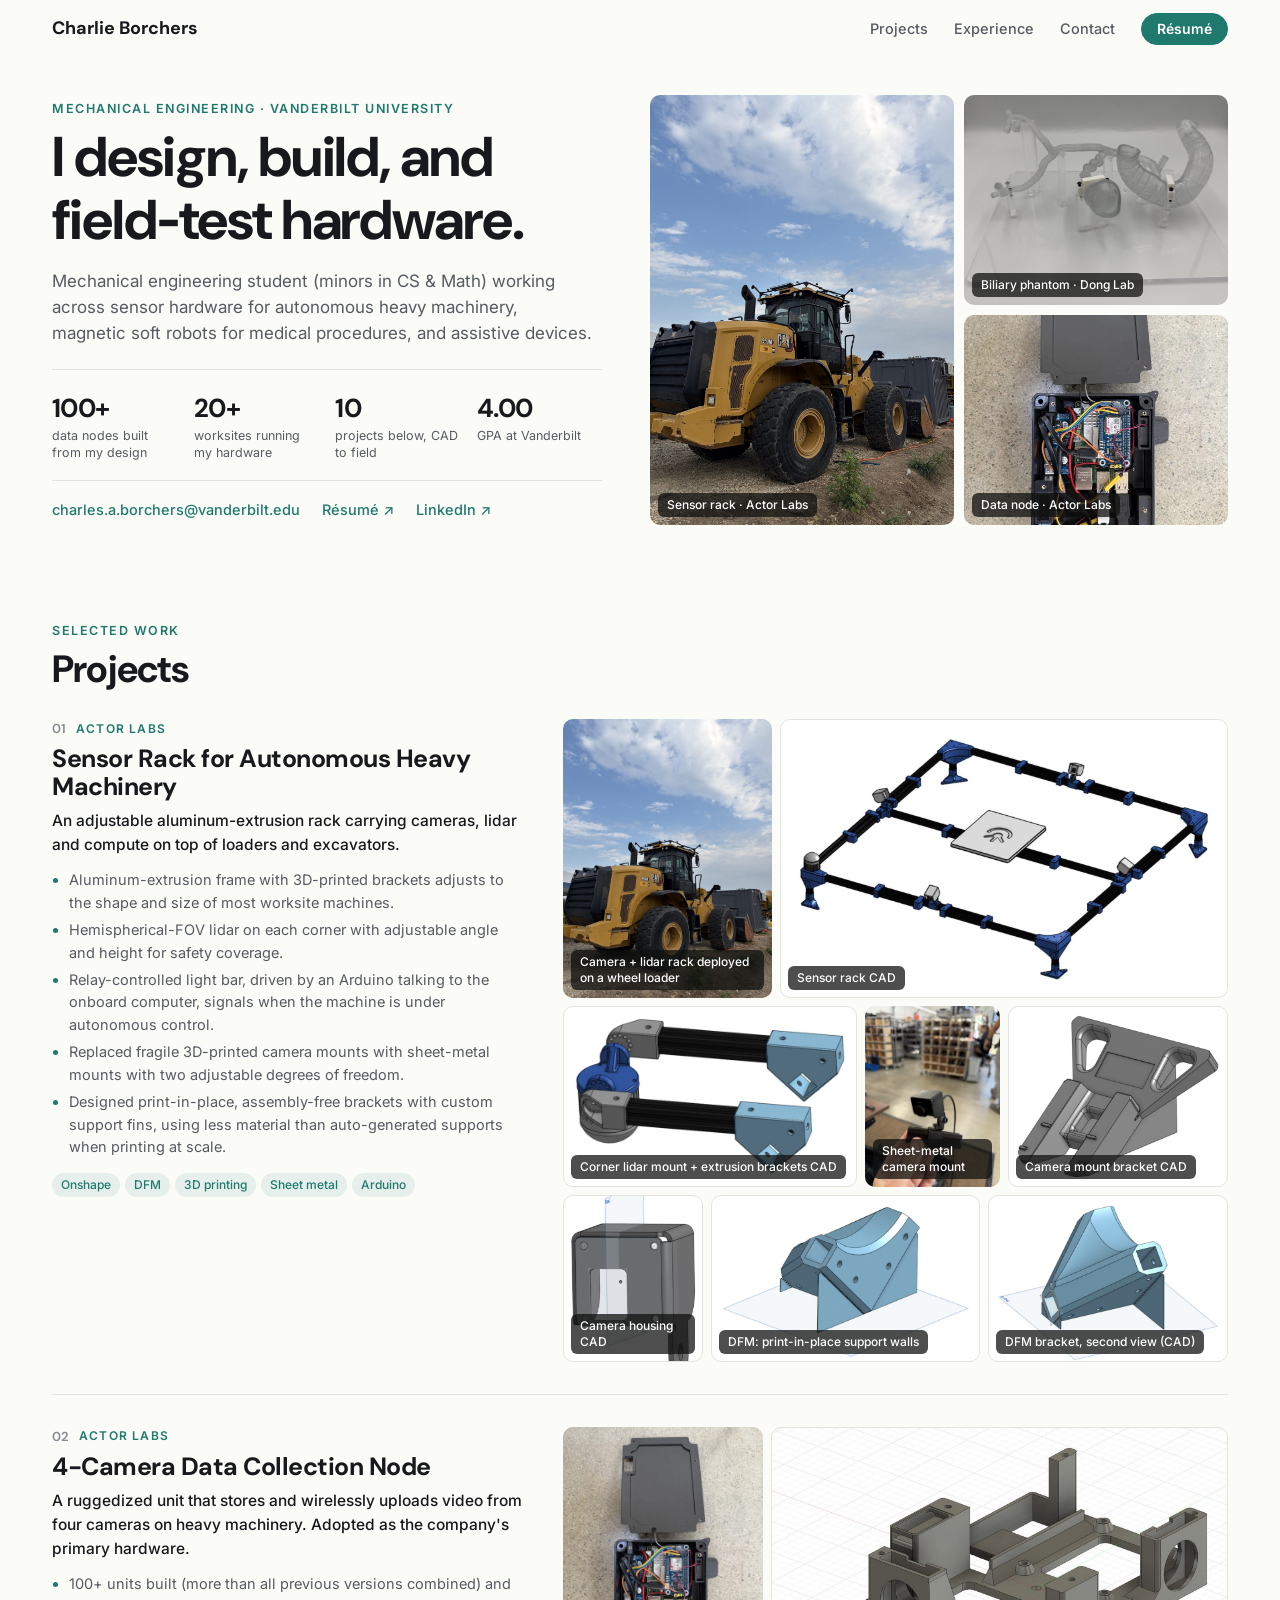
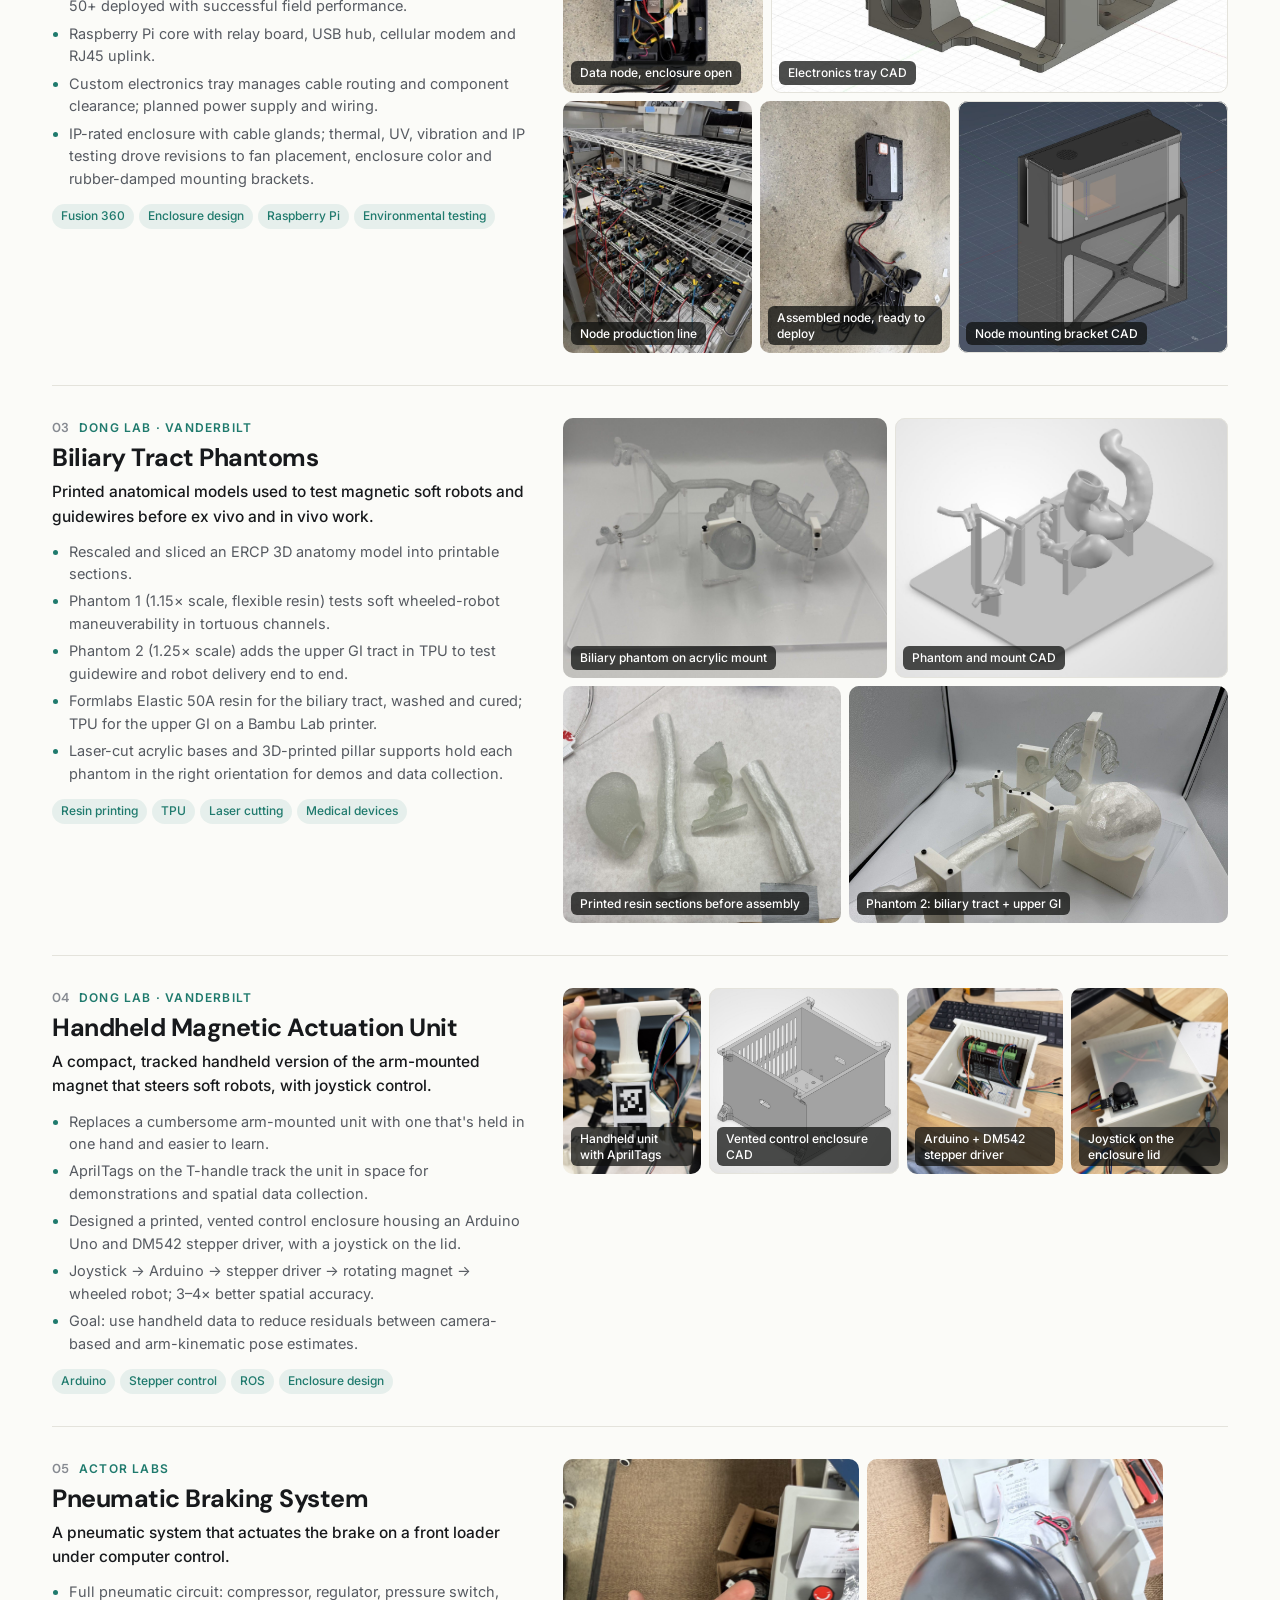
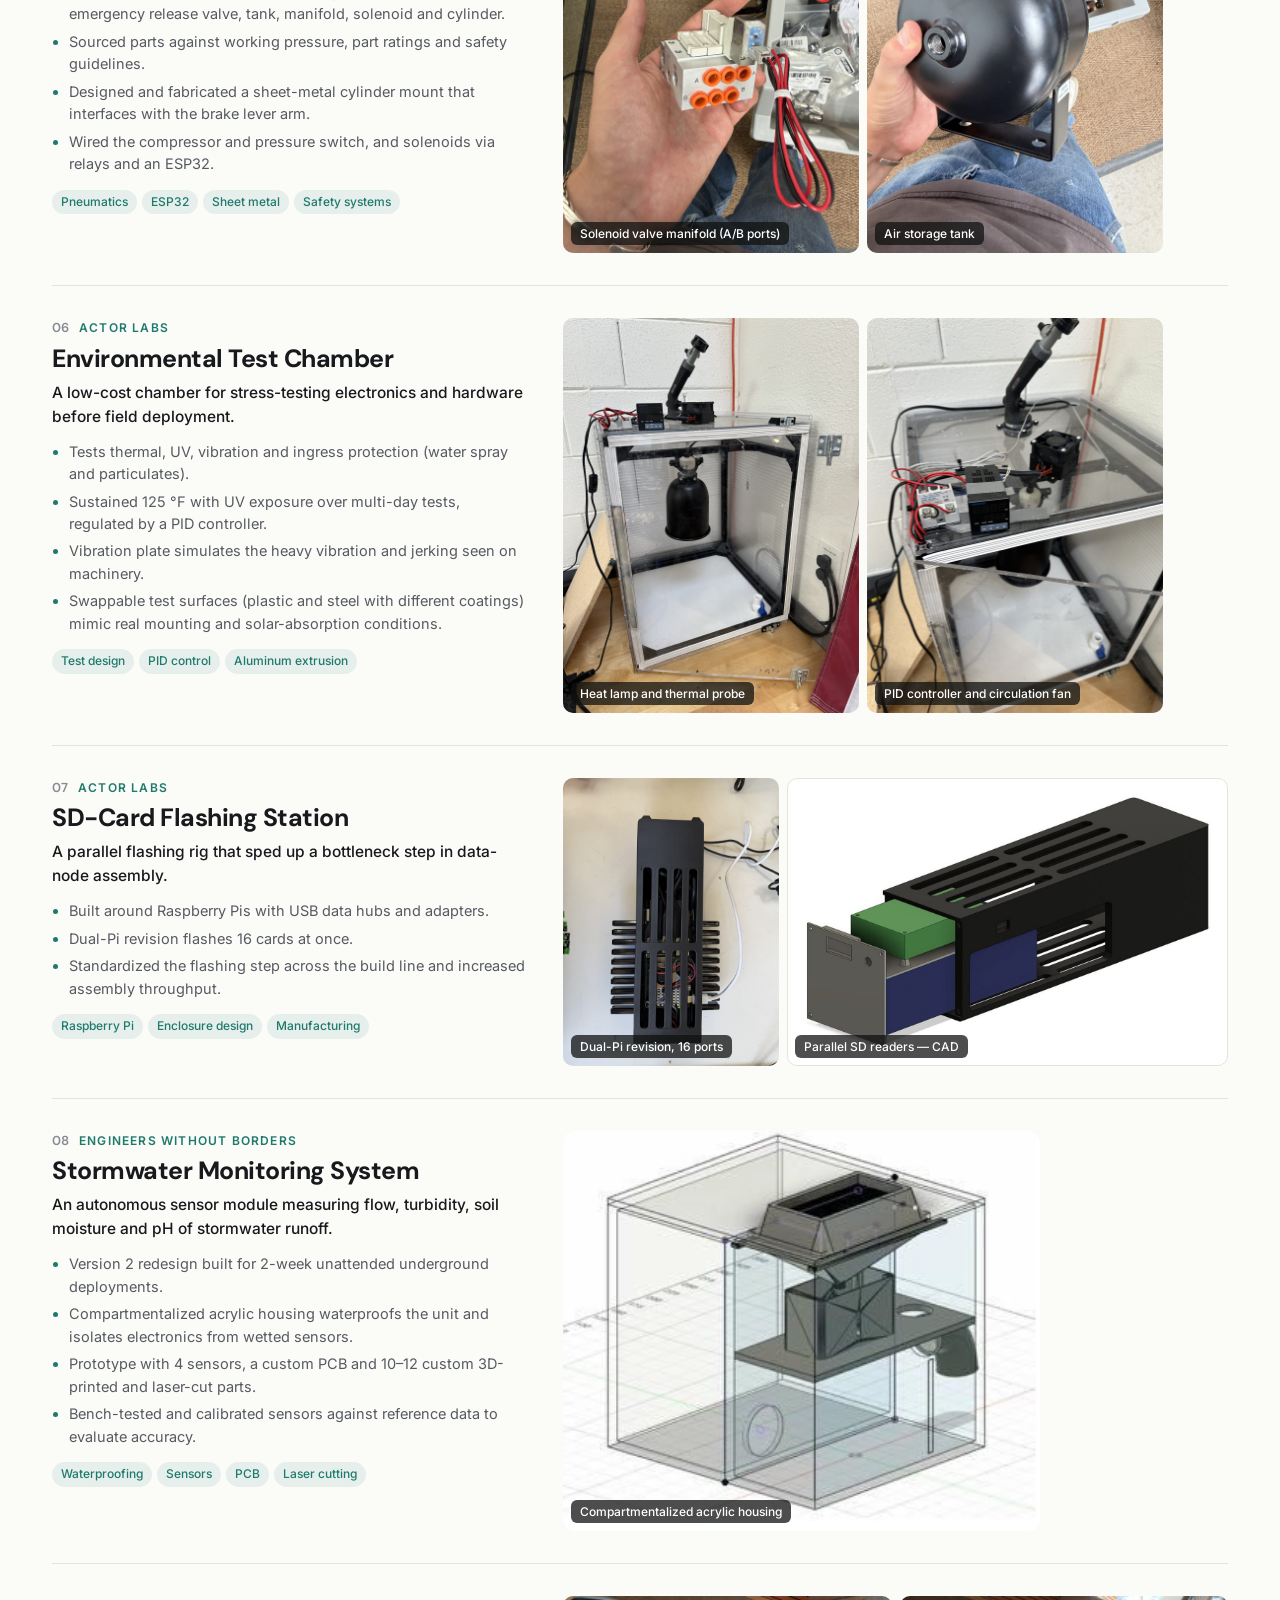
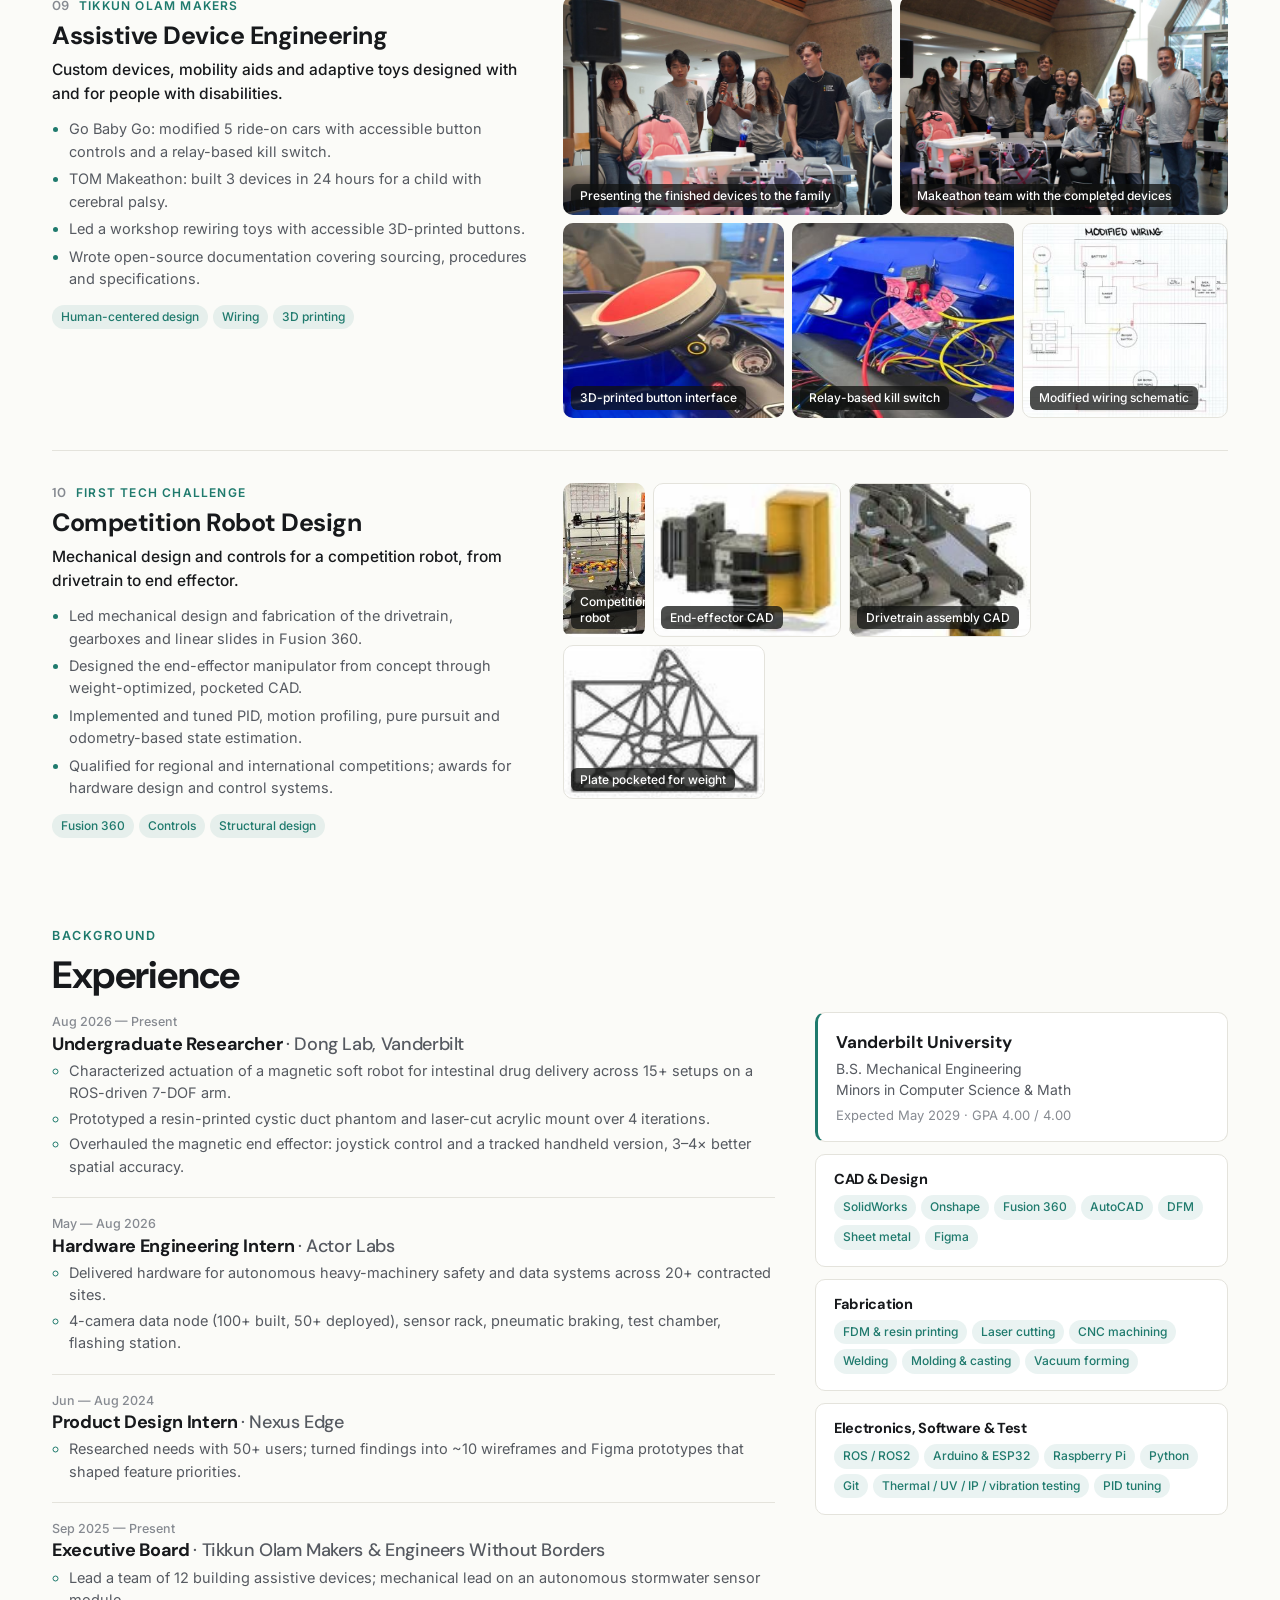
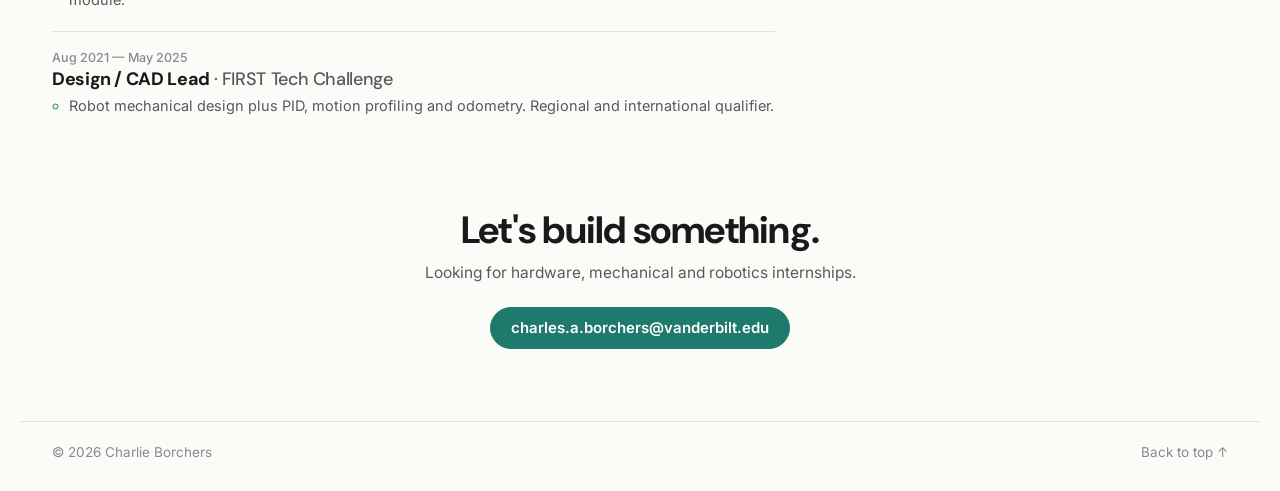
==== index.html @ b49d7efc "Initial portfolio site Single-page static site: hero, project case studies with image mosaics, exper" ====
<!doctype html>
<html lang="en">
<head>
  <meta charset="utf-8">
  <meta name="viewport" content="width=device-width, initial-scale=1">
  <title>Charlie Borchers — Mechanical Engineer</title>
  <meta name="description" content="Charlie Borchers — mechanical engineering student at Vanderbilt. Field hardware for autonomous heavy machinery, medical soft robotics, and assistive devices.">
  <meta property="og:title" content="Charlie Borchers — Mechanical Engineer">
  <meta property="og:description" content="Hardware design, prototyping and testing — from autonomous heavy machinery to medical soft robots.">
  <meta property="og:type" content="website">
  <meta property="og:image" content="images/projects/rack-deployed.jpg">
  <link rel="icon" href="images/favicon.svg" type="image/svg+xml">
  <link rel="preconnect" href="https://fonts.googleapis.com">
  <link rel="preconnect" href="https://fonts.gstatic.com" crossorigin>
  <link href="https://fonts.googleapis.com/css2?family=DM+Sans:opsz,wght@9..40,500;9..40,600;9..40,700&family=Inter:wght@400;500;600&display=swap" rel="stylesheet">
  <link rel="stylesheet" href="styles.css">
</head>
<body>
  <a class="skip-link" href="#main">Skip to content</a>

  <header class="site-header">
    <nav class="nav container" aria-label="Main">
      <a class="logo" href="#top">Charlie Borchers</a>
      <button class="nav-toggle" aria-expanded="false" aria-controls="nav-links" aria-label="Open menu">
        <span></span><span></span>
      </button>
      <ul class="nav-links" id="nav-links">
        <li><a href="#work">Projects</a></li>
        <li><a href="#experience">Experience</a></li>
        <li><a href="#contact">Contact</a></li>
        <li><a class="btn btn-small" href="resume.pdf" target="_blank" rel="noopener">Résumé</a></li>
      </ul>
    </nav>
  </header>

  <main id="main">
    <!-- HERO -->
    <section class="hero container" id="top">
      <div class="hero-copy">
        <p class="eyebrow">Mechanical Engineering · Vanderbilt University</p>
        <h1>I design, build, and field&#8209;test hardware.</h1>
        <p class="hero-text">
          Mechanical engineering student (minors in CS &amp; Math) working across sensor hardware for
          autonomous heavy machinery, magnetic soft robots for medical procedures, and assistive devices.
        </p>
        <dl class="stats">
          <div><dt>100+</dt><dd>data nodes built from my design</dd></div>
          <div><dt>20+</dt><dd>worksites running my hardware</dd></div>
          <div><dt>10</dt><dd>projects below, CAD to field</dd></div>
          <div><dt>4.00</dt><dd>GPA at Vanderbilt</dd></div>
        </dl>
        <div class="hero-meta">
          <a href="mailto:charles.a.borchers@vanderbilt.edu">charles.a.borchers@vanderbilt.edu</a>
          <a href="resume.pdf" target="_blank" rel="noopener">Résumé ↗</a>
          <a href="https://www.linkedin.com/" target="_blank" rel="noopener">LinkedIn ↗</a>
        </div>
      </div>
      <div class="hero-mosaic">
        <figure class="hm-a"><img src="images/projects/rack-deployed.jpg" alt="Wheel loader with camera and lidar sensor rack" fetchpriority="high"><figcaption>Sensor rack · Actor Labs</figcaption></figure>
        <figure class="hm-b"><img src="images/projects/dong-phantom.jpg" alt="Biliary tract phantom on acrylic mount"><figcaption>Biliary phantom · Dong Lab</figcaption></figure>
        <figure class="hm-c"><img src="images/projects/node-a.jpg" alt="Open data collection node enclosure"><figcaption>Data node · Actor Labs</figcaption></figure>
      </div>
    </section>

    <!-- PROJECTS (rendered from projects.js) -->
    <section class="section container" id="work">
      <div class="section-head">
        <p class="eyebrow">Selected work</p>
        <h2>Projects</h2>
      </div>
      <div id="projects"></div>
    </section>

    <!-- EXPERIENCE + SKILLS -->
    <section class="section container" id="experience">
      <div class="section-head">
        <p class="eyebrow">Background</p>
        <h2>Experience</h2>
      </div>
      <div class="exp-grid">
        <ol class="timeline">
          <li>
            <div class="tl-meta">Aug 2026 — Present</div>
            <h3>Undergraduate Researcher <span>· Dong Lab, Vanderbilt</span></h3>
            <ul>
              <li>Characterized actuation of a magnetic soft robot for intestinal drug delivery across 15+ setups on a ROS-driven 7-DOF arm.</li>
              <li>Prototyped a resin-printed cystic duct phantom and laser-cut acrylic mount over 4 iterations.</li>
              <li>Overhauled the magnetic end effector: joystick control and a tracked handheld version, 3–4× better spatial accuracy.</li>
            </ul>
          </li>
          <li>
            <div class="tl-meta">May — Aug 2026</div>
            <h3>Hardware Engineering Intern <span>· Actor Labs</span></h3>
            <ul>
              <li>Delivered hardware for autonomous heavy-machinery safety and data systems across 20+ contracted sites.</li>
              <li>4-camera data node (100+ built, 50+ deployed), sensor rack, pneumatic braking, test chamber, flashing station.</li>
            </ul>
          </li>
          <li>
            <div class="tl-meta">Jun — Aug 2024</div>
            <h3>Product Design Intern <span>· Nexus Edge</span></h3>
            <ul>
              <li>Researched needs with 50+ users; turned findings into ~10 wireframes and Figma prototypes that shaped feature priorities.</li>
            </ul>
          </li>
          <li>
            <div class="tl-meta">Sep 2025 — Present</div>
            <h3>Executive Board <span>· Tikkun Olam Makers &amp; Engineers Without Borders</span></h3>
            <ul>
              <li>Lead a team of 12 building assistive devices; mechanical lead on an autonomous stormwater sensor module.</li>
            </ul>
          </li>
          <li>
            <div class="tl-meta">Aug 2021 — May 2025</div>
            <h3>Design / CAD Lead <span>· FIRST Tech Challenge</span></h3>
            <ul>
              <li>Robot mechanical design plus PID, motion profiling and odometry. Regional and international qualifier.</li>
            </ul>
          </li>
        </ol>

        <aside class="side">
          <div class="edu">
            <p class="edu-school">Vanderbilt University</p>
            <p>B.S. Mechanical Engineering<br>Minors in Computer Science &amp; Math</p>
            <p class="edu-meta">Expected May 2029 · GPA 4.00 / 4.00</p>
          </div>
          <div class="skill-group">
            <h3>CAD &amp; Design</h3>
            <ul><li>SolidWorks</li><li>Onshape</li><li>Fusion 360</li><li>AutoCAD</li><li>DFM</li><li>Sheet metal</li><li>Figma</li></ul>
          </div>
          <div class="skill-group">
            <h3>Fabrication</h3>
            <ul><li>FDM &amp; resin printing</li><li>Laser cutting</li><li>CNC machining</li><li>Welding</li><li>Molding &amp; casting</li><li>Vacuum forming</li></ul>
          </div>
          <div class="skill-group">
            <h3>Electronics, Software &amp; Test</h3>
            <ul><li>ROS / ROS2</li><li>Arduino &amp; ESP32</li><li>Raspberry Pi</li><li>Python</li><li>Git</li><li>Thermal / UV / IP / vibration testing</li><li>PID tuning</li></ul>
          </div>
        </aside>
      </div>
    </section>

    <!-- CONTACT -->
    <section class="section container contact" id="contact">
      <h2>Let's build something.</h2>
      <p>Looking for hardware, mechanical and robotics internships.</p>
      <a class="btn" href="mailto:charles.a.borchers@vanderbilt.edu">charles.a.borchers@vanderbilt.edu</a>
    </section>
  </main>

  <footer class="site-footer container">
    <p>© <span id="year"></span> Charlie Borchers</p>
    <a href="#top">Back to top ↑</a>
  </footer>

  <!-- Image lightbox (click any project image) -->
  <dialog class="lightbox" id="lightbox" aria-label="Enlarged image">
    <img id="lb-img" alt="">
    <p id="lb-cap"></p>
    <button class="lb-prev" aria-label="Previous image">‹</button>
    <button class="lb-next" aria-label="Next image">›</button>
  </dialog>

  <script src="image-sizes.js"></script>
  <script src="projects.js"></script>
  <script src="script.js"></script>
</body>
</html>
---- styles.css ----
/* ================= Theme ================= */
:root {
  --bg: #fbfbf8;
  --surface: #ffffff;
  --surface-2: #f1f1ec;
  --text: #17191c;
  --muted: #565a61;
  --faint: #868a91;
  --border: #e4e3dc;
  --accent: #1f7a6d;
  --accent-ink: #ffffff;
  --accent-soft: rgba(31, 122, 109, 0.09);
  --radius: 10px;
  --max: 1240px;
  --head: "DM Sans", "Inter", system-ui, sans-serif;
  --body: "Inter", system-ui, -apple-system, "Segoe UI", Roboto, sans-serif;
}
@media (prefers-color-scheme: dark) {
  :root {
    --bg: #111312;
    --surface: #181a19;
    --surface-2: #1f2221;
    --text: #ecedea;
    --muted: #a7aba8;
    --faint: #7c807d;
    --border: #2a2d2c;
    --accent: #4fc2ae;
    --accent-ink: #0b1513;
    --accent-soft: rgba(79, 194, 174, 0.12);
  }
}

/* ================= Base ================= */
*, *::before, *::after { box-sizing: border-box; }
html { scroll-behavior: smooth; scroll-padding-top: 64px; -webkit-text-size-adjust: 100%; }
body {
  margin: 0; background: var(--bg); color: var(--text);
  font-family: var(--body); font-size: 15.5px; line-height: 1.55;
  -webkit-font-smoothing: antialiased;
}
img { max-width: 100%; display: block; }
a { color: var(--accent); text-decoration: none; }
a:hover { text-decoration: underline; text-underline-offset: 3px; }
h1, h2, h3 { font-family: var(--head); line-height: 1.12; margin: 0; letter-spacing: -0.02em; font-weight: 700; }
button { font: inherit; color: inherit; }
ul { margin: 0; }
.container { width: 100%; max-width: var(--max); margin: 0 auto; padding: 0 32px; }

.skip-link { position: absolute; left: -9999px; top: 8px; background: var(--accent); color: var(--accent-ink); padding: 8px 14px; border-radius: 8px; z-index: 200; }
.skip-link:focus { left: 8px; }
:focus-visible { outline: 2px solid var(--accent); outline-offset: 2px; border-radius: 6px; }

.eyebrow { font-size: 12.5px; font-weight: 600; letter-spacing: .12em; text-transform: uppercase; color: var(--accent); margin: 0 0 8px; }

.btn {
  display: inline-flex; align-items: center; gap: 6px;
  background: var(--accent); color: var(--accent-ink);
  padding: 11px 20px; border-radius: 999px; border: 1px solid var(--accent);
  font-weight: 600; font-size: 15px; line-height: 1.2; overflow-wrap: anywhere;
}
.btn:hover { text-decoration: none; filter: brightness(1.06); }
.btn-small { padding: 7px 15px; font-size: 14px; }

/* ================= Header ================= */
.site-header {
  position: sticky; top: 0; z-index: 50;
  background: color-mix(in srgb, var(--bg) 85%, transparent);
  backdrop-filter: saturate(180%) blur(14px); -webkit-backdrop-filter: saturate(180%) blur(14px);
  border-bottom: 1px solid transparent; transition: border-color .2s ease;
}
.site-header.scrolled { border-bottom-color: var(--border); }
.nav { display: flex; align-items: center; justify-content: space-between; height: 58px; }
.logo { font-family: var(--head); font-weight: 700; font-size: 18px; color: var(--text); }
.logo:hover { text-decoration: none; }
.nav-links { display: flex; align-items: center; gap: 26px; list-style: none; padding: 0; }
.nav-links a:not(.btn) { color: var(--muted); font-size: 14.5px; font-weight: 500; }
.nav-links a:not(.btn):hover { color: var(--text); text-decoration: none; }
.nav-toggle { display: none; background: none; border: 0; padding: 10px; margin-right: -10px; cursor: pointer; }
.nav-toggle span { display: block; width: 22px; height: 2px; background: var(--text); margin: 5px 0; border-radius: 2px; transition: transform .2s ease; }
.nav-toggle[aria-expanded="true"] span:first-child { transform: translateY(3.5px) rotate(45deg); }
.nav-toggle[aria-expanded="true"] span:last-child { transform: translateY(-3.5px) rotate(-45deg); }

/* ================= Hero ================= */
.hero { display: grid; grid-template-columns: 1fr 1.05fr; gap: 48px; align-items: center; padding-top: 36px; padding-bottom: 40px; }
.hero h1 { font-size: clamp(36px, 4.6vw, 56px); }
.hero-text { color: var(--muted); font-size: 17px; max-width: 540px; margin: 16px 0 22px; }
.stats { display: grid; grid-template-columns: repeat(4, 1fr); gap: 16px; margin: 0; padding: 18px 0; border-top: 1px solid var(--border); border-bottom: 1px solid var(--border); }
.stats dt { font-family: var(--head); font-size: 26px; font-weight: 700; letter-spacing: -0.02em; }
.stats dd { margin: 0; color: var(--muted); font-size: 12.5px; line-height: 1.35; }
.hero-meta { display: flex; flex-wrap: wrap; gap: 8px 22px; margin-top: 18px; font-size: 14.5px; font-weight: 500; }
.hero-mosaic { display: grid; grid-template-columns: 1.15fr 1fr; grid-template-rows: 210px 210px; gap: 10px; }
.hero-mosaic figure { margin: 0; position: relative; border-radius: var(--radius); overflow: hidden; background: var(--surface-2); }
.hero-mosaic img { width: 100%; height: 100%; object-fit: cover; }
.hm-a { grid-row: span 2; }
.hero-mosaic figcaption, .mosaic figcaption {
  position: absolute; left: 8px; bottom: 8px; max-width: calc(100% - 16px);
  background: rgba(15, 17, 16, .74); color: #fff; font-size: 12px; font-weight: 500; line-height: 1.3;
  padding: 4px 9px; border-radius: 6px; pointer-events: none;
}

/* ================= Sections ================= */
.section { padding-top: 56px; }
.section-head { margin-bottom: 8px; }
.section-head h2, .contact h2 { font-size: clamp(28px, 3.4vw, 38px); }

/* ================= Projects ================= */
.project {
  display: grid; grid-template-columns: minmax(0, 5fr) minmax(0, 7fr); gap: 36px;
  padding: 32px 0; border-top: 1px solid var(--border); align-items: start;
}
#projects .project:first-child { border-top: 0; padding-top: 20px; }
.project-org { display: flex; align-items: center; gap: 10px; font-size: 12px; font-weight: 600; letter-spacing: .1em; text-transform: uppercase; color: var(--accent); margin: 0 0 6px; }
.project-num { font-family: var(--head); color: var(--faint); letter-spacing: 0; font-size: 13px; }
.project h3 { font-size: 25px; margin-bottom: 8px; }
.project-summary { color: var(--text); font-size: 15.5px; margin: 0 0 12px; font-weight: 500; }
.project-points { padding-left: 17px; color: var(--muted); margin-bottom: 14px; }
.project-points li { margin-bottom: 5px; font-size: 14.5px; }
.project-points li::marker { color: var(--accent); }
.tags { display: flex; flex-wrap: wrap; gap: 5px; list-style: none; padding: 0; }
.tags li, .skill-group li { font-size: 12px; font-weight: 500; background: var(--accent-soft); color: var(--accent); padding: 3px 9px; border-radius: 999px; }

/* Image mosaics — justified rows: every image shown whole, rows share a height */
.mosaic { display: flex; flex-direction: column; gap: 8px; }
.mrow { display: flex; gap: 8px; } /* max-width set per row in script.js to cap row height */
.mosaic figure { margin: 0; position: relative; border-radius: var(--radius); overflow: hidden; background: var(--surface-2); min-width: 0; }
.mosaic figure.drawing { background: #fff; outline: 1px solid var(--border); outline-offset: -1px; }
.zoom { display: block; width: 100%; padding: 0; border: 0; background: none; cursor: zoom-in; overflow: hidden; }
.mosaic img { width: 100%; height: auto; transition: transform .4s ease; }
.zoom:hover img { transform: scale(1.03); }

/* ================= Experience ================= */
.exp-grid { display: grid; grid-template-columns: minmax(0, 7fr) minmax(0, 4fr); gap: 40px; align-items: start; margin-top: 16px; }
.timeline { list-style: none; padding: 0; margin: 0; }
.timeline > li { padding: 16px 0; border-top: 1px solid var(--border); }
.timeline > li:first-child { border-top: 0; padding-top: 0; }
.tl-meta { color: var(--faint); font-size: 12.5px; font-weight: 500; margin-bottom: 2px; }
.timeline h3 { font-size: 18px; margin-bottom: 6px; }
.timeline h3 span { color: var(--muted); font-weight: 500; }
.timeline ul { padding-left: 17px; color: var(--muted); font-size: 14.5px; }
.timeline ul li { margin-bottom: 3px; }
.timeline ul li::marker { color: var(--accent); }
.side { display: grid; gap: 12px; }
.edu, .skill-group { background: var(--surface); border: 1px solid var(--border); border-radius: var(--radius); padding: 16px 18px; }
.edu { border-left: 3px solid var(--accent); }
.edu p { margin: 0; color: var(--muted); font-size: 14px; }
.edu .edu-school { font-family: var(--head); font-weight: 700; font-size: 17px; color: var(--text); margin-bottom: 2px; }
.edu .edu-meta { color: var(--faint); font-size: 13px; margin-top: 4px; }
.skill-group h3 { font-size: 14.5px; margin-bottom: 8px; }
.skill-group ul { list-style: none; padding: 0; display: flex; flex-wrap: wrap; gap: 5px; }

/* ================= Contact / footer ================= */
.contact { text-align: center; padding-top: 72px; padding-bottom: 72px; }
.contact p { color: var(--muted); margin: 10px 0 22px; }
.site-footer { display: flex; justify-content: space-between; gap: 16px; padding-top: 20px; padding-bottom: 28px; border-top: 1px solid var(--border); color: var(--faint); font-size: 13.5px; }
.site-footer p { margin: 0; }
.site-footer a { color: var(--faint); }

/* ================= Lightbox ================= */
.lightbox { max-width: 100vw; max-height: 100vh; width: 100vw; height: 100vh; margin: 0; padding: 24px 64px 56px; border: 0; background: rgba(8, 9, 9, .94); cursor: zoom-out; }
.lightbox[open] { display: flex; flex-direction: column; align-items: center; justify-content: center; }
.lightbox::backdrop { background: transparent; }
.lightbox img { max-width: 100%; max-height: calc(100vh - 110px); object-fit: contain; border-radius: 6px; background: #fff; }
.lightbox p { color: #ddd; font-size: 14px; margin: 12px 0 0; text-align: center; }
.lb-prev, .lb-next { position: absolute; top: 50%; transform: translateY(-50%); width: 44px; height: 44px; border-radius: 50%; border: 0; background: rgba(255,255,255,.9); color: #111; font-size: 26px; line-height: 1; cursor: pointer; }
.lb-prev { left: 12px; } .lb-next { right: 12px; }
.lightbox.single .lb-prev, .lightbox.single .lb-next { display: none; }

@media (prefers-reduced-motion: reduce) {
  html { scroll-behavior: auto; }
  *, *::before, *::after { transition: none !important; }
}

/* ================= Responsive ================= */
@media (max-width: 1000px) {
  .hero { grid-template-columns: 1fr; gap: 28px; }
  .hero-mosaic { grid-template-rows: 180px 180px; }
  .project { grid-template-columns: 1fr; gap: 18px; }
  .exp-grid { grid-template-columns: 1fr; }
  .side { grid-template-columns: 1fr 1fr; }
}
@media (max-width: 680px) {
  body { font-size: 15px; }
  .container { padding: 0 16px; }
  .nav-toggle { display: block; }
  .nav-links {
    position: absolute; top: 58px; left: 0; right: 0; display: none;
    flex-direction: column; align-items: stretch; gap: 0;
    background: var(--bg); border-bottom: 1px solid var(--border); padding: 4px 16px 18px;
  }
  .nav-links.open { display: flex; }
  .nav-links a:not(.btn) { display: block; padding: 11px 0; font-size: 16px; }
  .nav-links .btn { margin-top: 6px; justify-content: center; }
  .hero { padding-top: 20px; }
  .stats { grid-template-columns: repeat(2, 1fr); }
  .hero-mosaic { grid-template-rows: 130px 130px; }
  .project h3 { font-size: 22px; }
  .mosaic, .mrow { gap: 6px; }
  .mosaic figcaption { display: none; } /* too big for small tiles; caption shows in the lightbox */
  .side { grid-template-columns: 1fr; }
  .lightbox { padding: 16px 8px 48px; }
  .lb-prev, .lb-next { top: auto; bottom: 8px; transform: none; width: 38px; height: 38px; }
  .site-footer { flex-direction: column; align-items: center; }
}
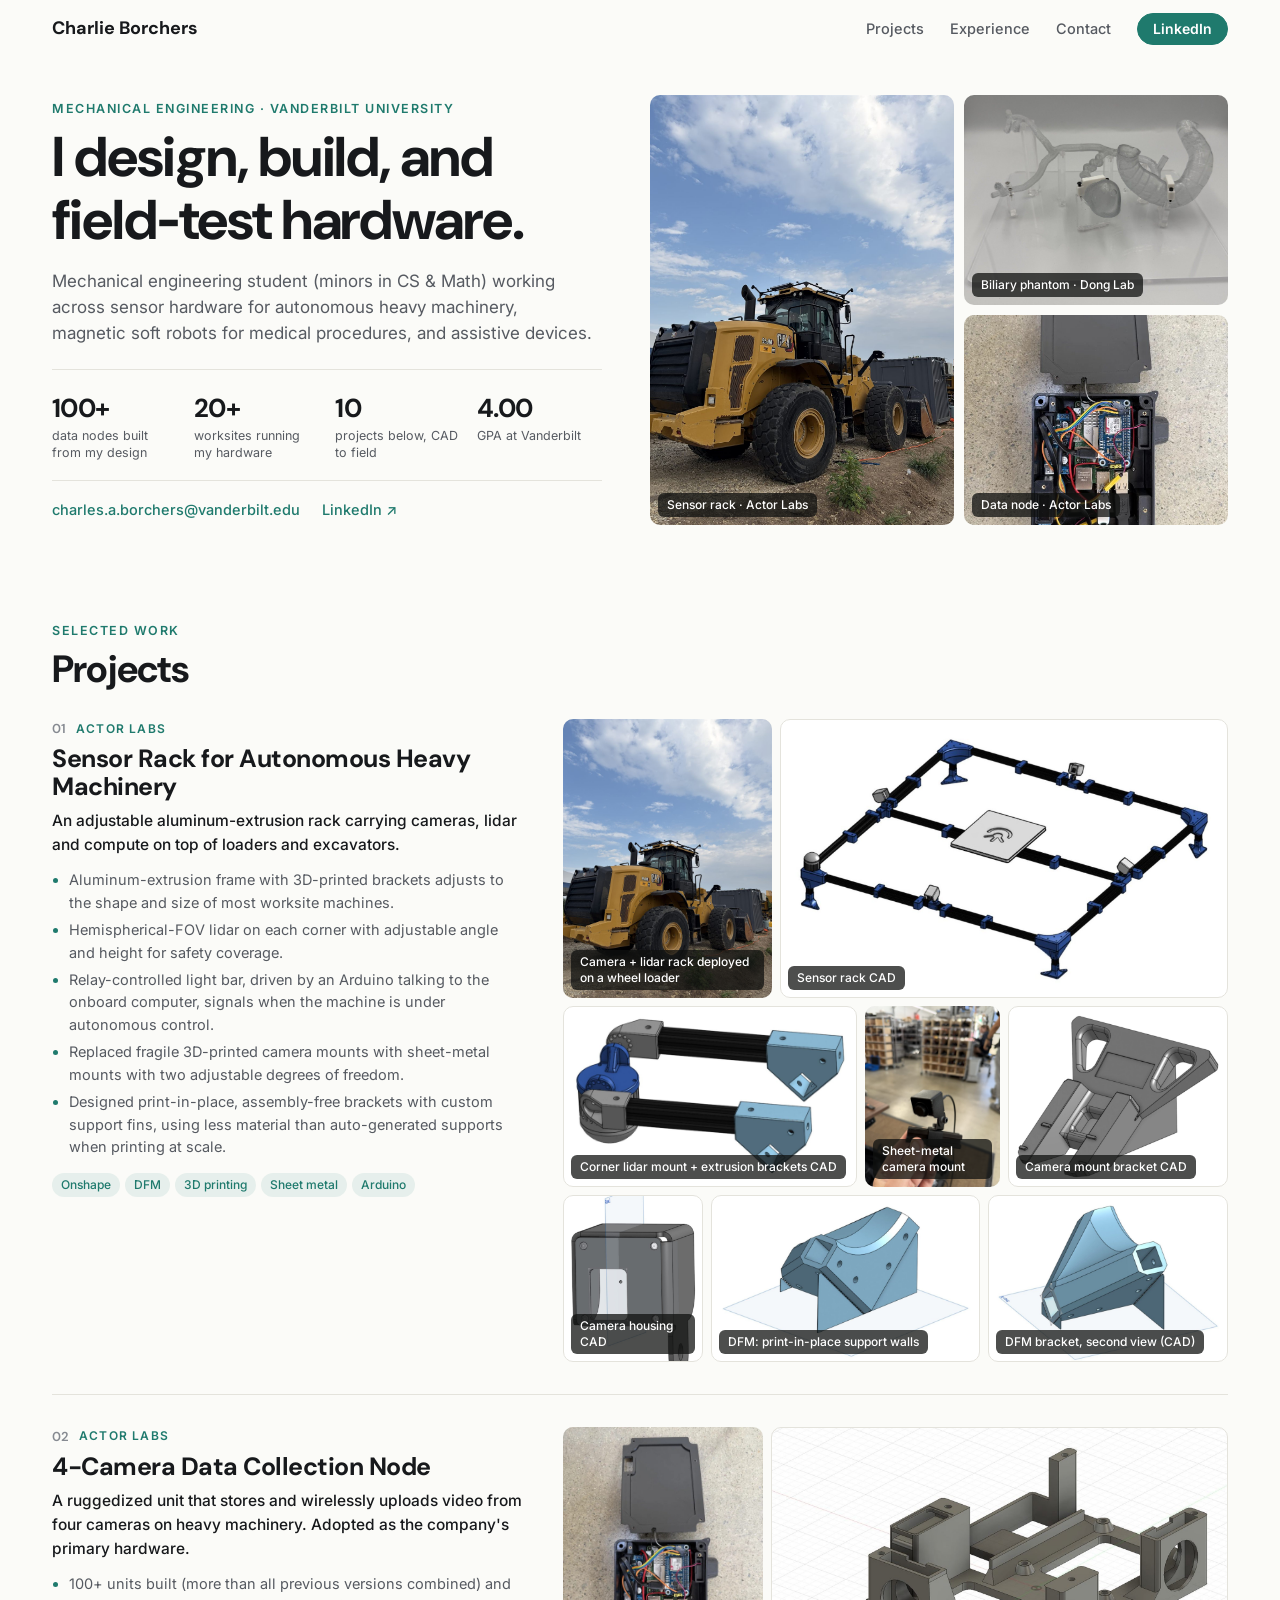
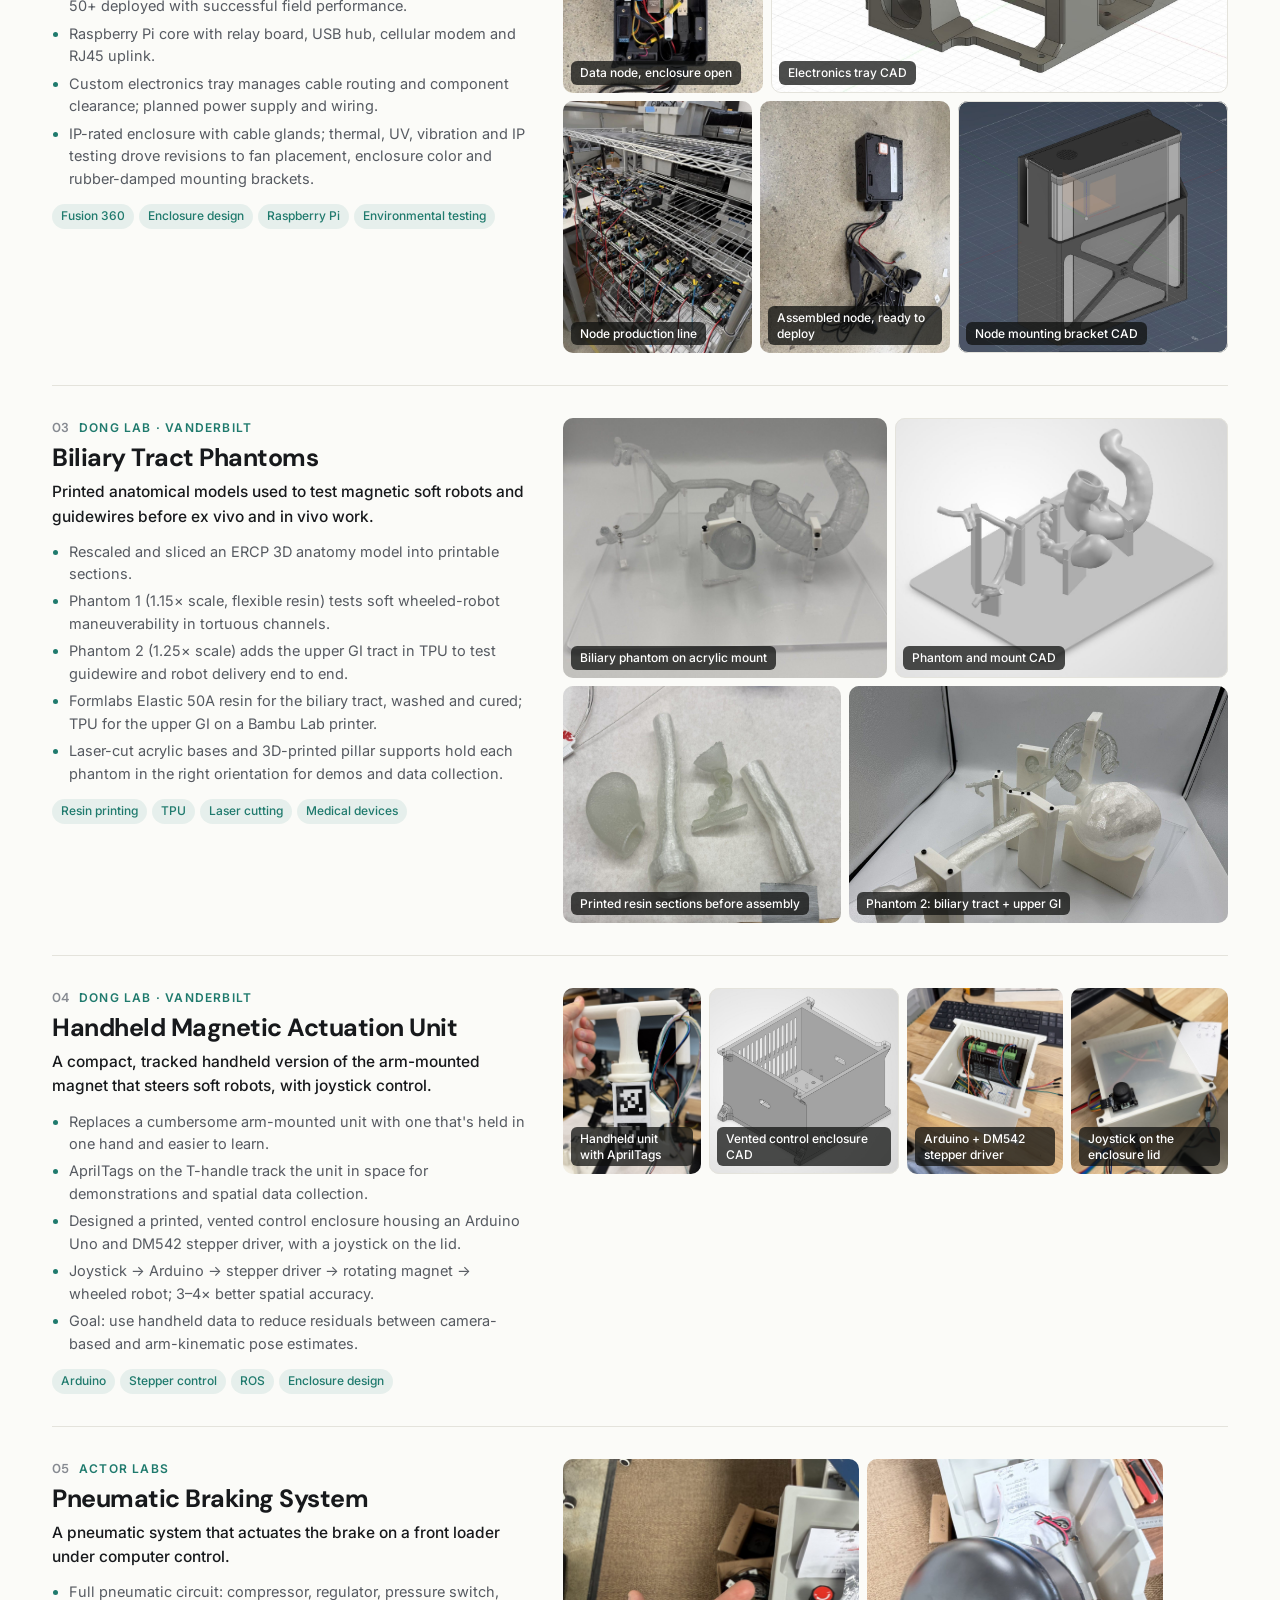
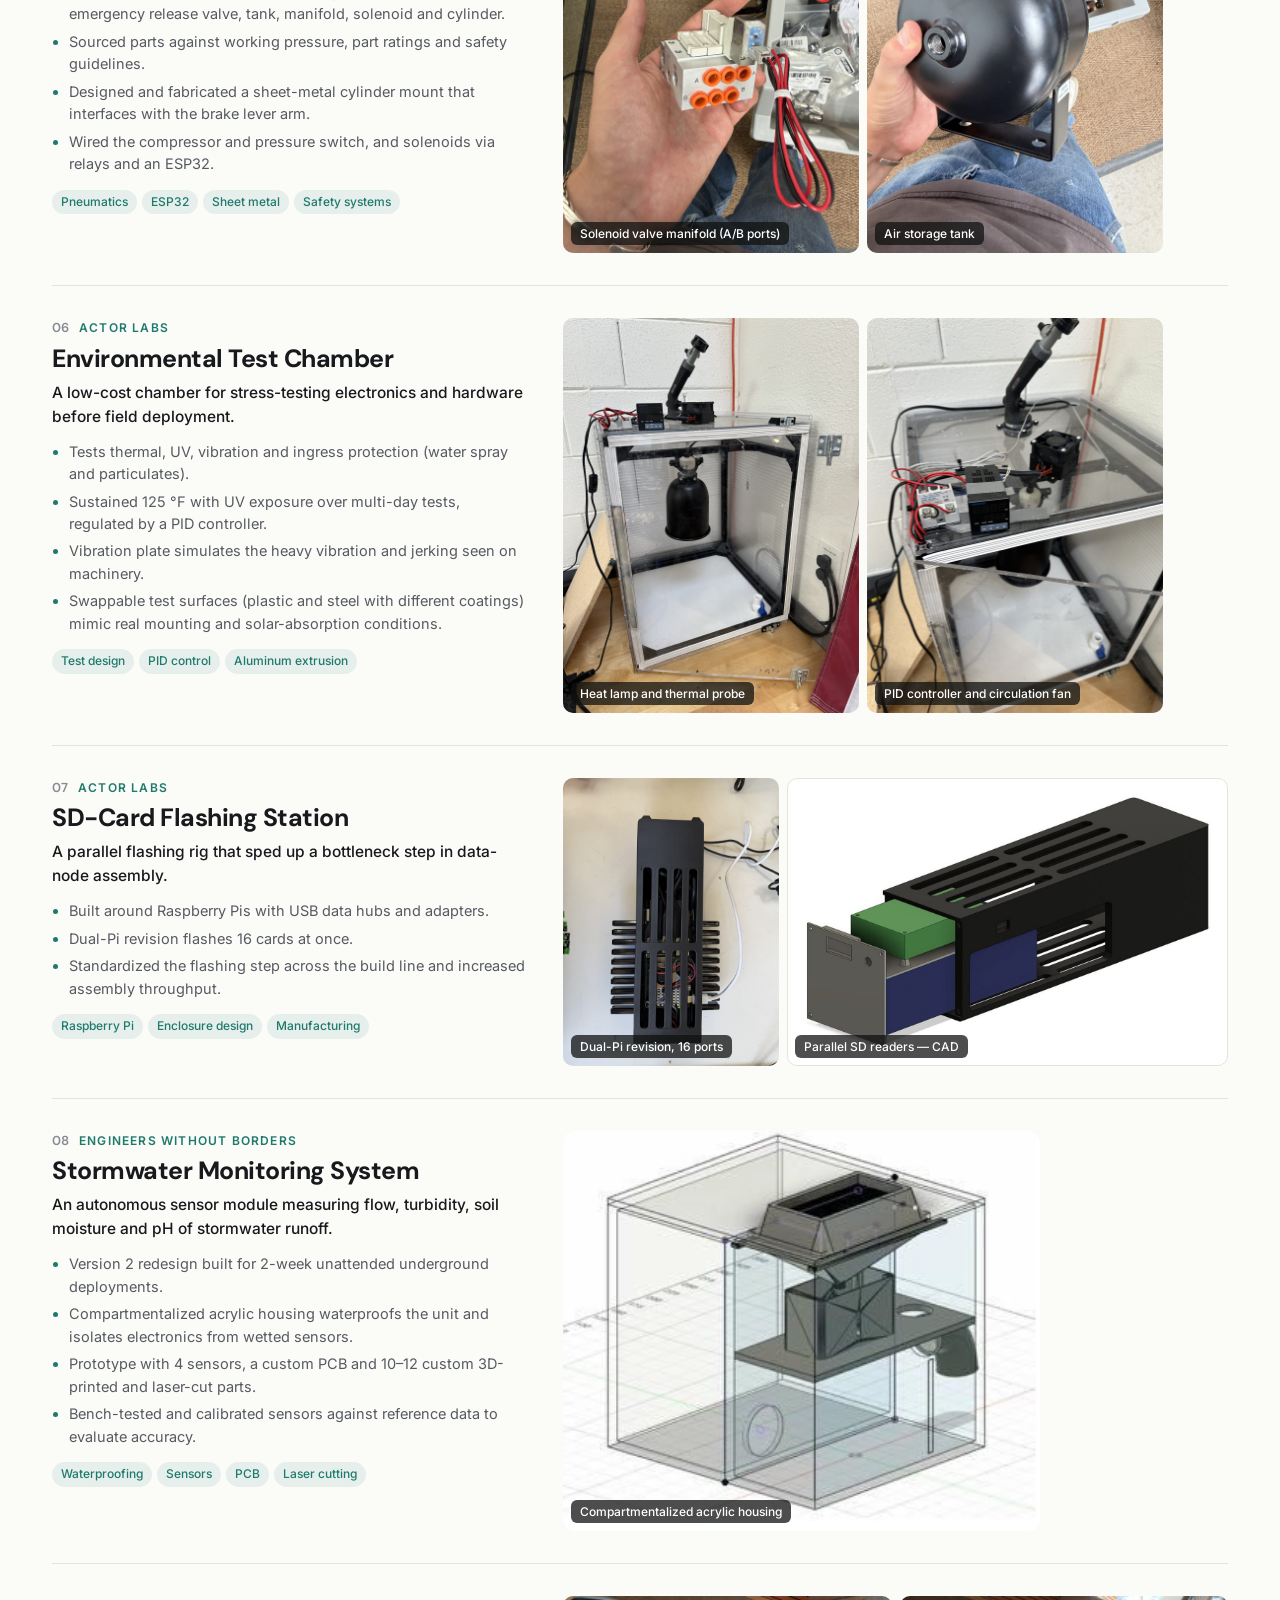
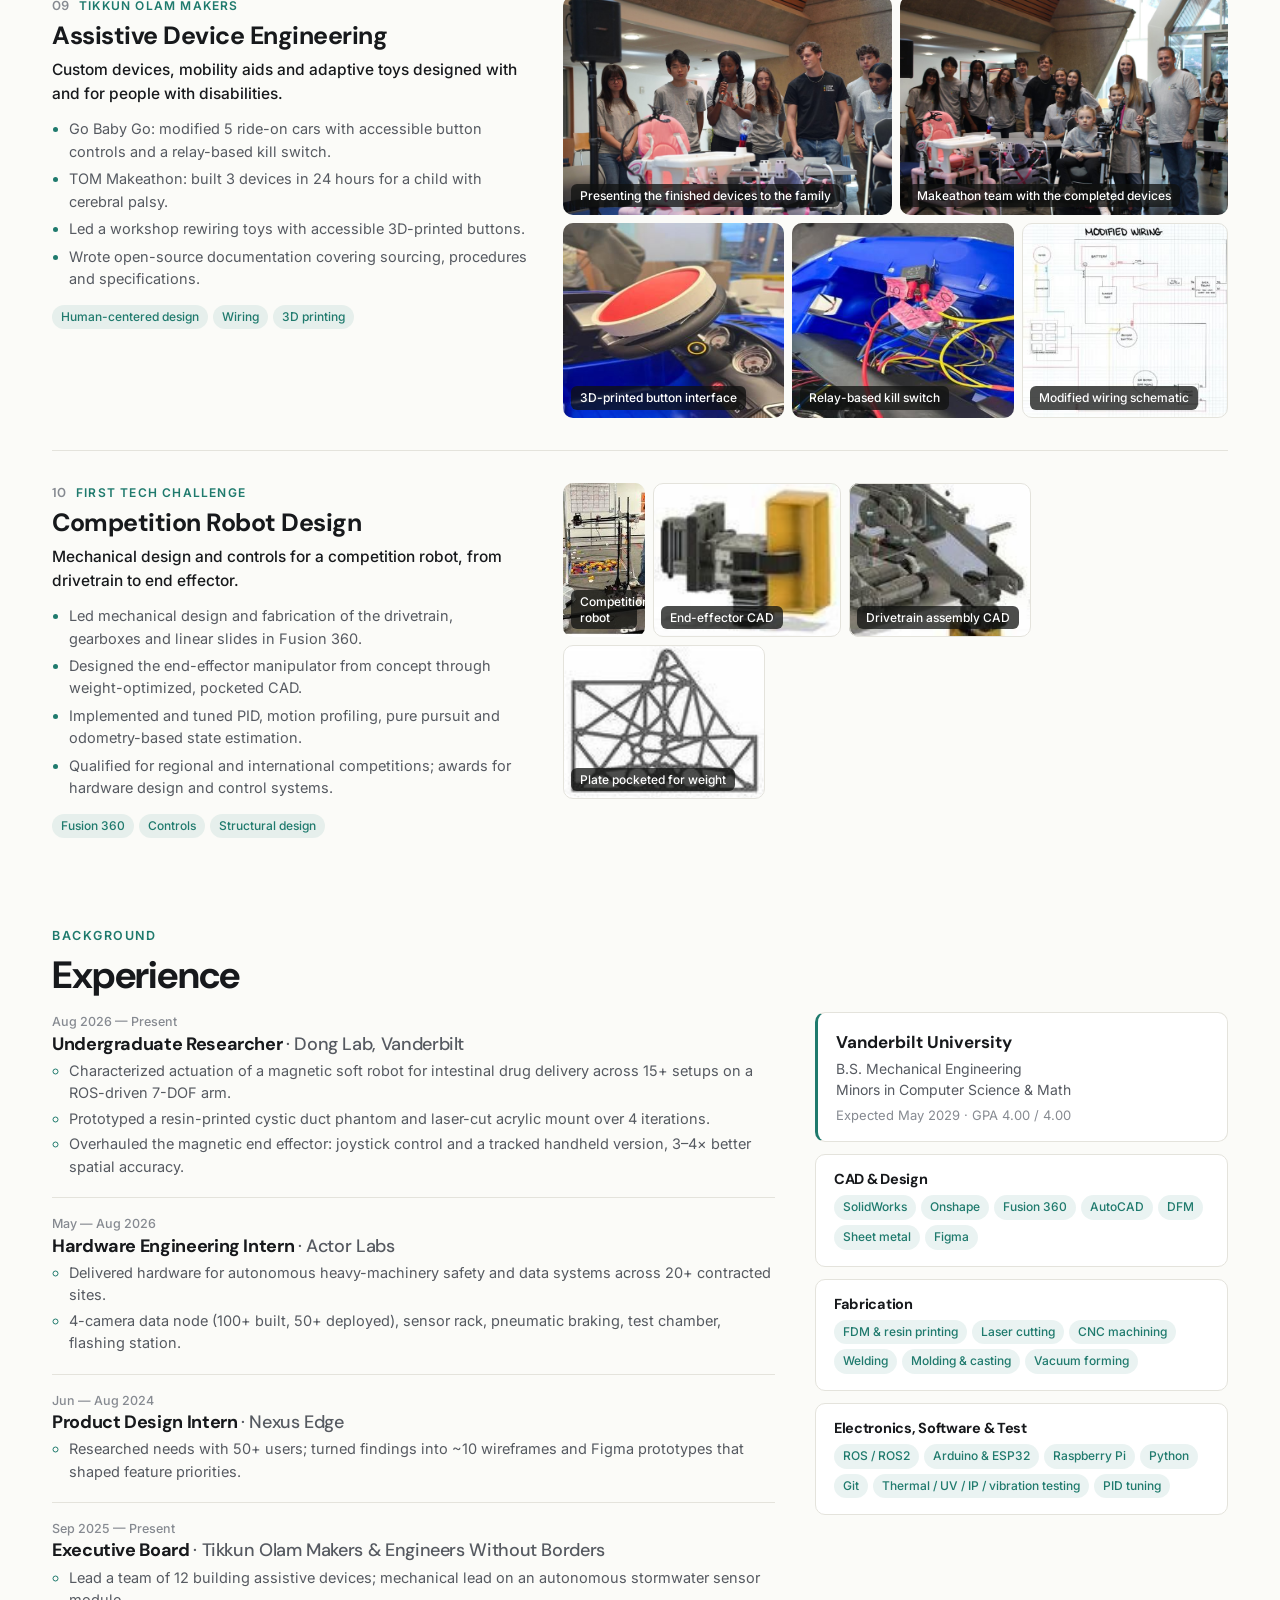
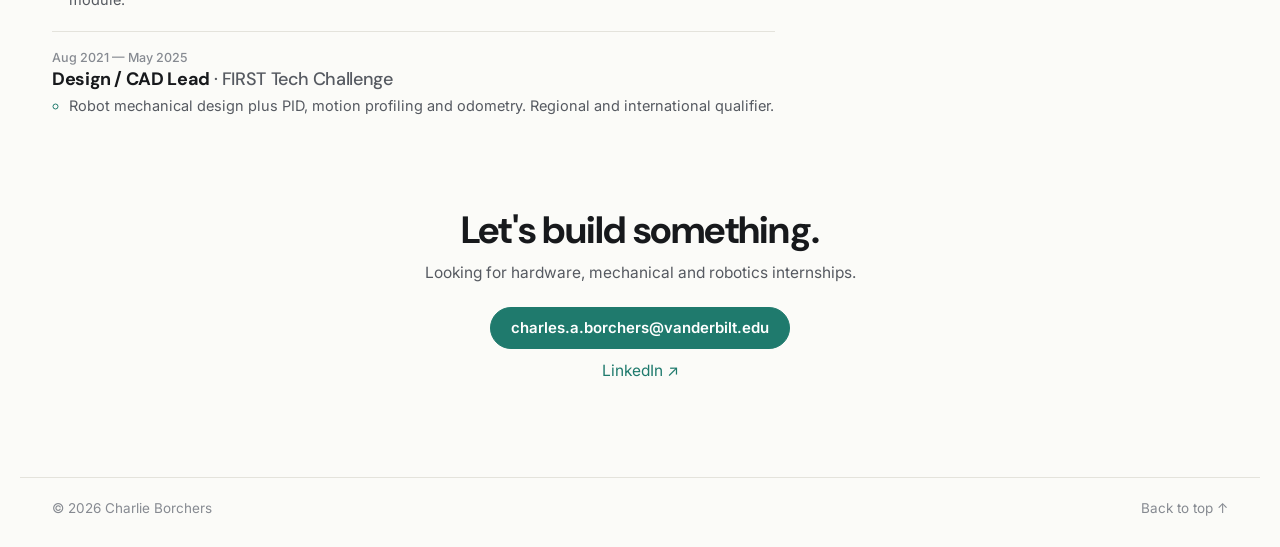
==== commit 7ffd40aa: "Remove resume link and PDF; point LinkedIn links to profile Co-Authored-By: Claude Opus 5.5 <noreply" ====
--- a/index.html
+++ b/index.html
@@ -28,7 +28,7 @@
         <li><a href="#work">Projects</a></li>
         <li><a href="#experience">Experience</a></li>
         <li><a href="#contact">Contact</a></li>
-        <li><a class="btn btn-small" href="resume.pdf" target="_blank" rel="noopener">Résumé</a></li>
+        <li><a class="btn btn-small" href="https://www.linkedin.com/in/charles-borchers" target="_blank" rel="noopener">LinkedIn</a></li>
       </ul>
     </nav>
   </header>
@@ -51,8 +51,7 @@
         </dl>
         <div class="hero-meta">
           <a href="mailto:charles.a.borchers@vanderbilt.edu">charles.a.borchers@vanderbilt.edu</a>
-          <a href="resume.pdf" target="_blank" rel="noopener">Résumé ↗</a>
-          <a href="https://www.linkedin.com/" target="_blank" rel="noopener">LinkedIn ↗</a>
+          <a href="https://www.linkedin.com/in/charles-borchers" target="_blank" rel="noopener">LinkedIn ↗</a>
         </div>
       </div>
       <div class="hero-mosaic">
@@ -146,6 +145,7 @@
       <h2>Let's build something.</h2>
       <p>Looking for hardware, mechanical and robotics internships.</p>
       <a class="btn" href="mailto:charles.a.borchers@vanderbilt.edu">charles.a.borchers@vanderbilt.edu</a>
+      <p class="contact-alt"><a href="https://www.linkedin.com/in/charles-borchers" target="_blank" rel="noopener">LinkedIn ↗</a></p>
     </section>
   </main>
 
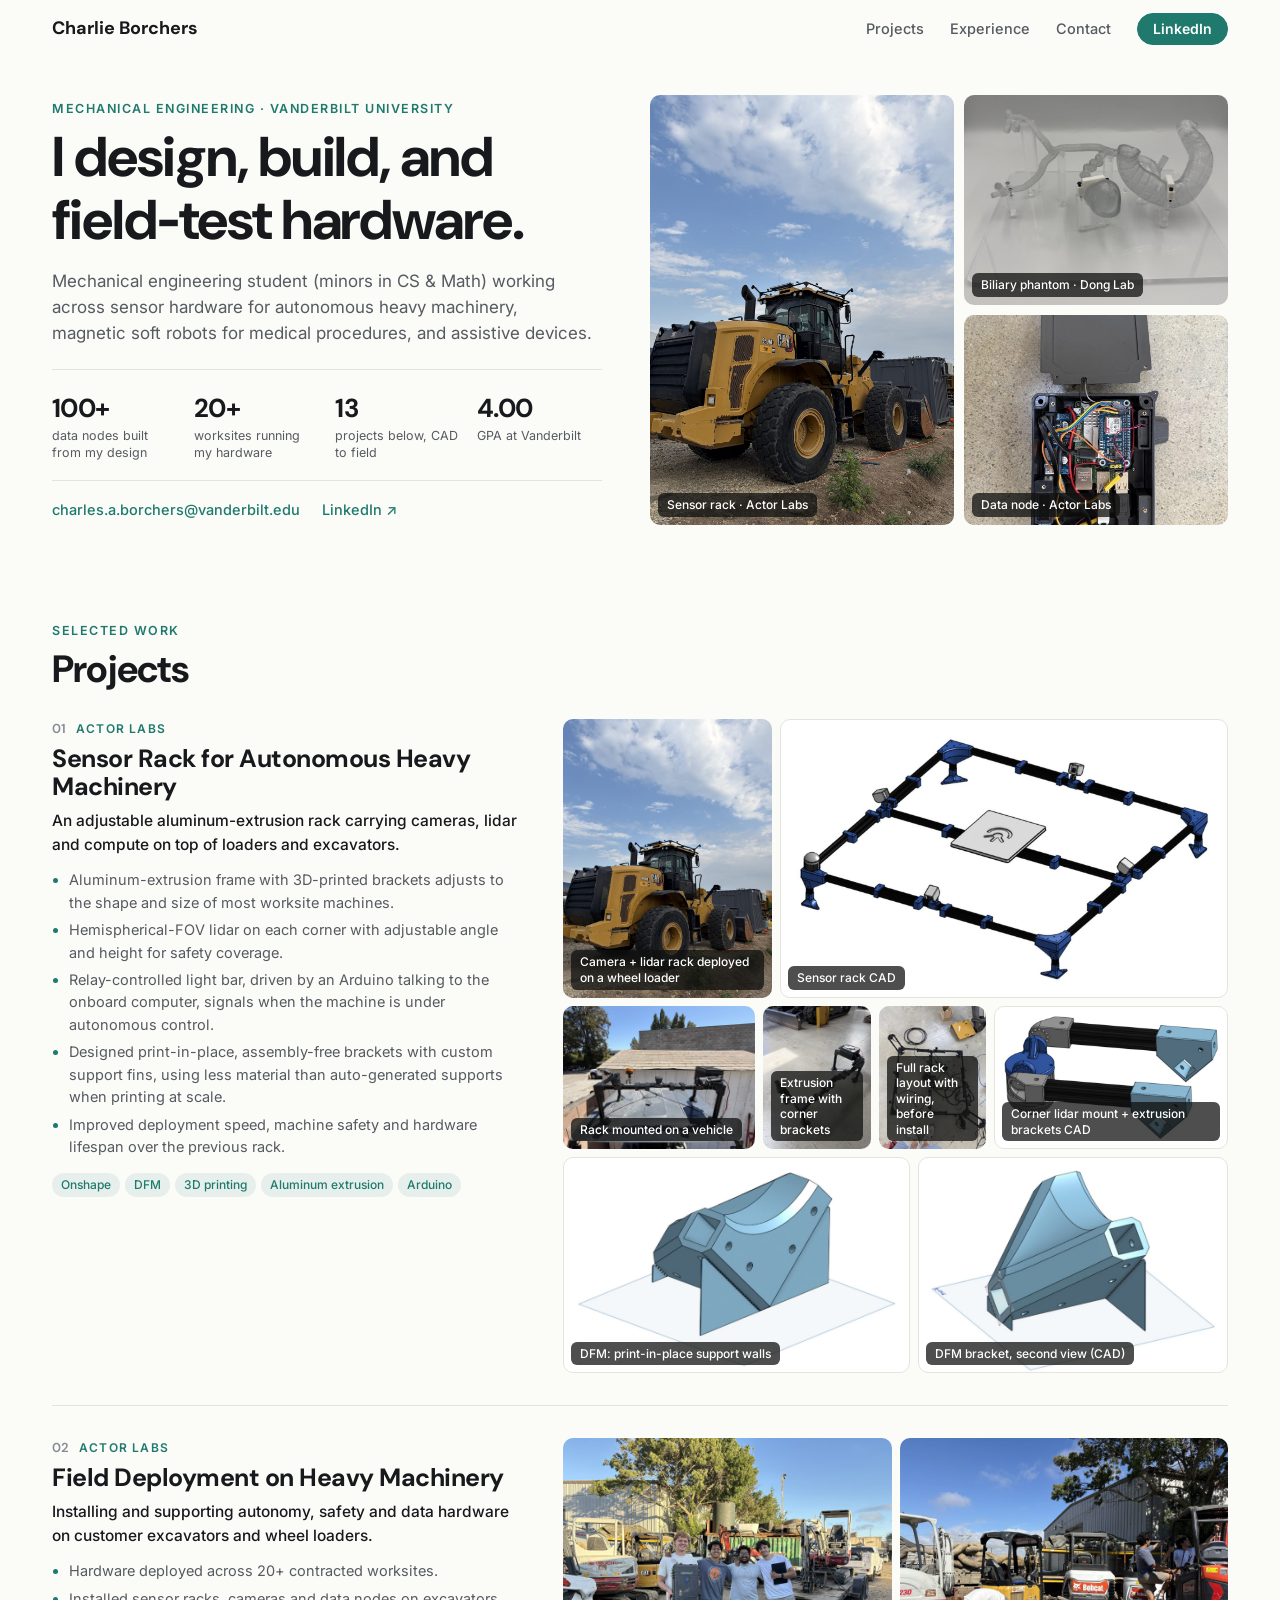
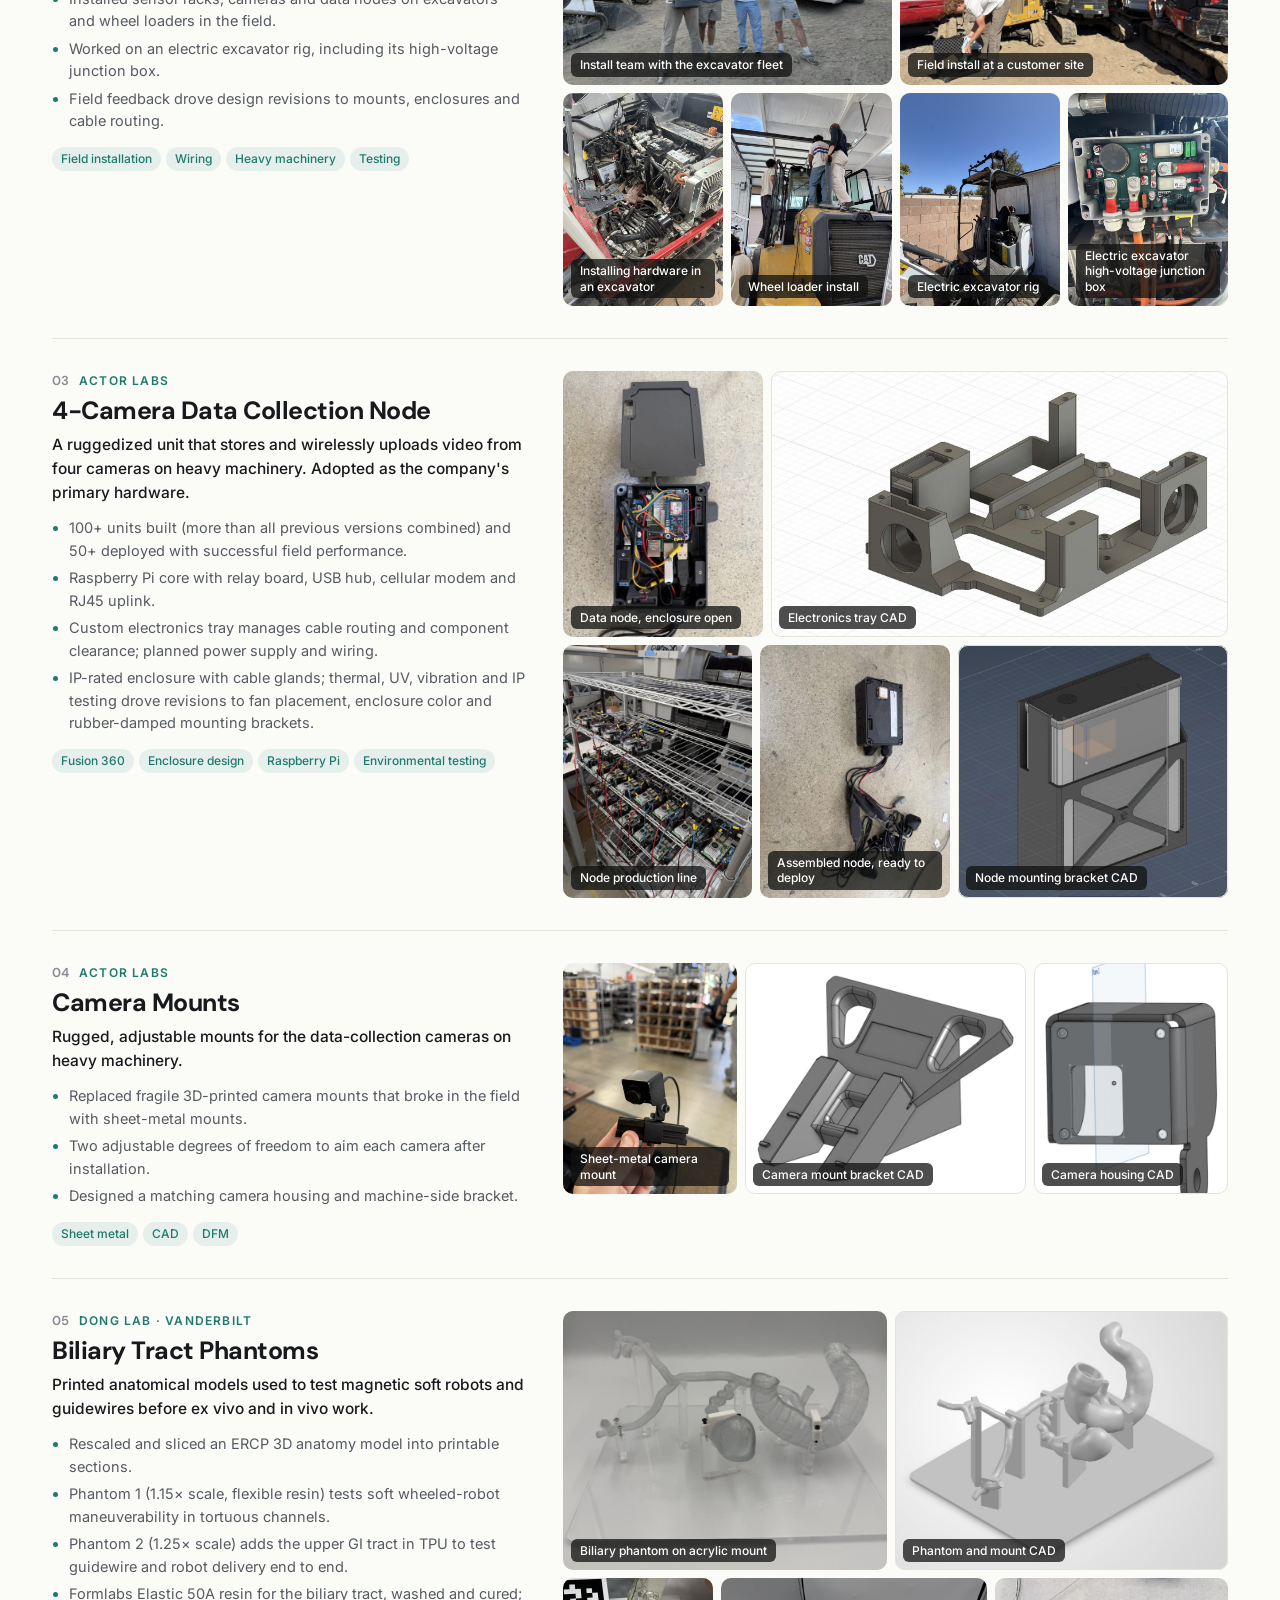
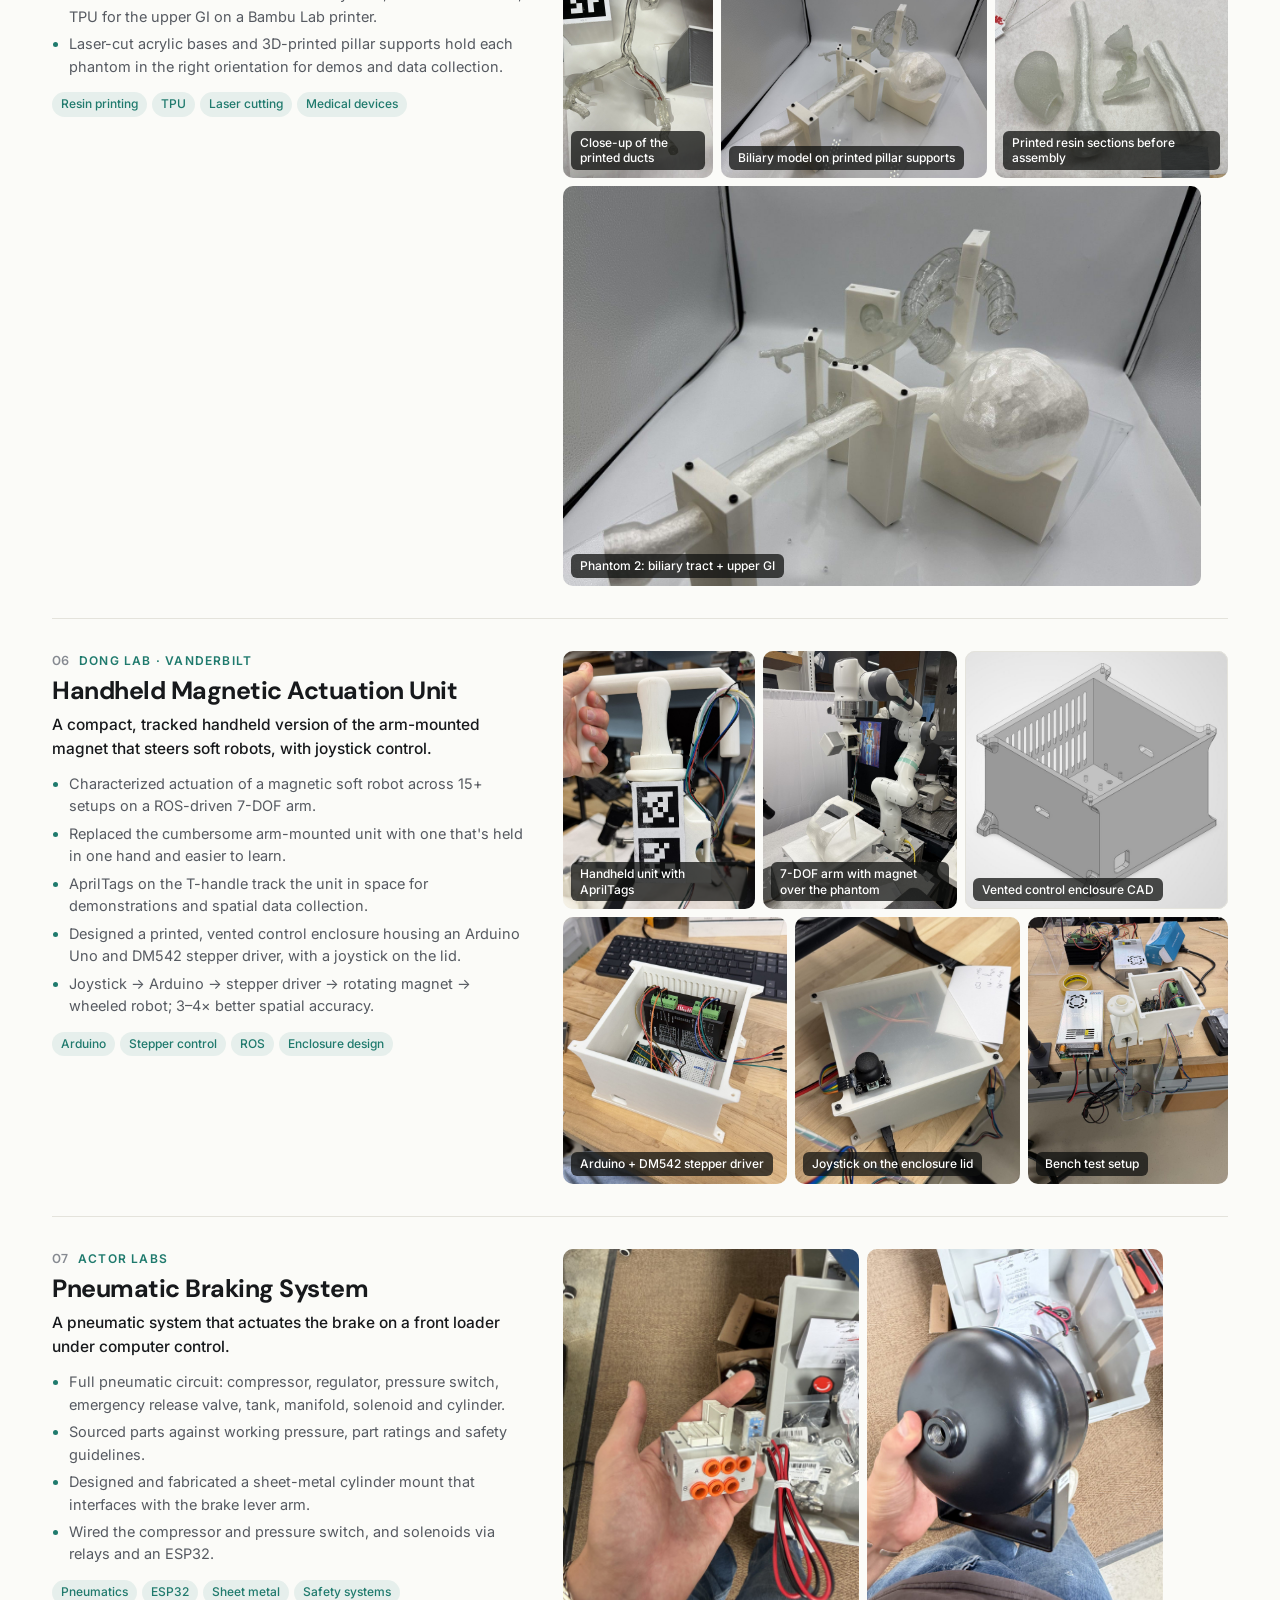
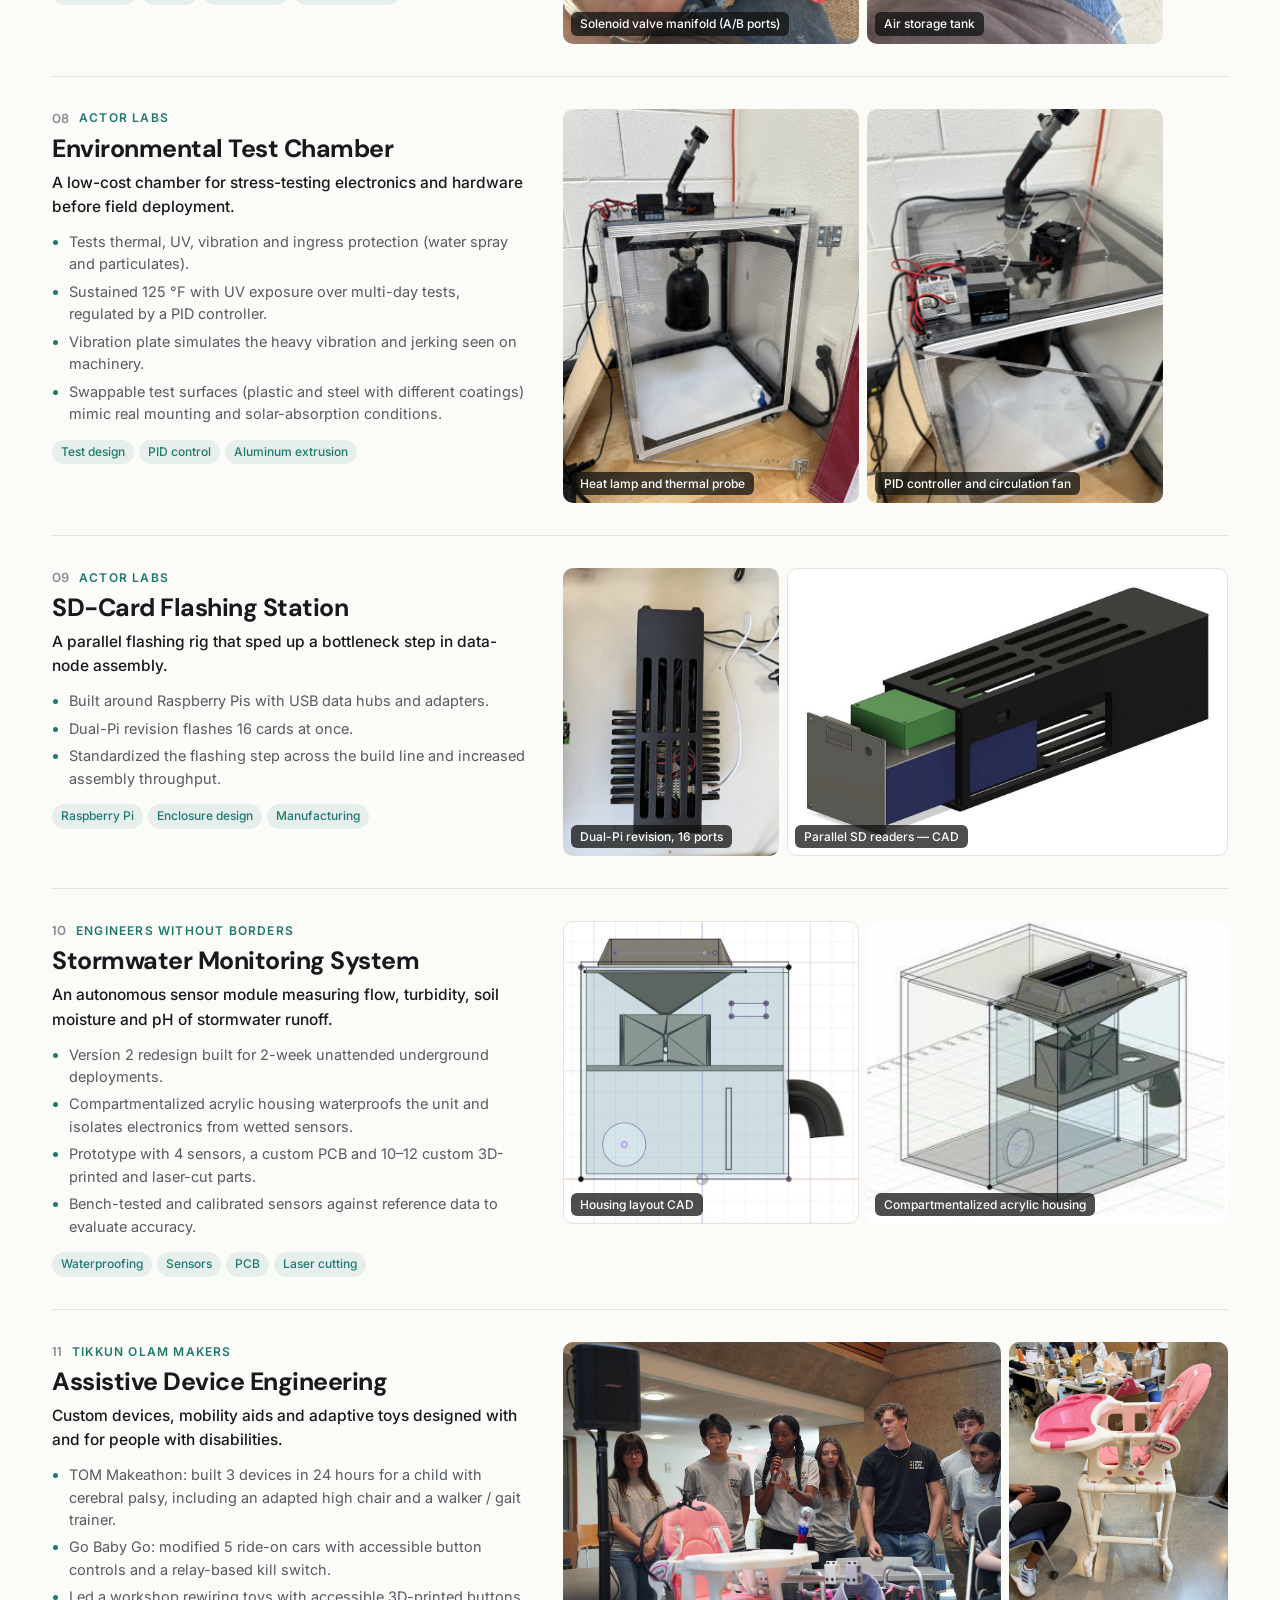
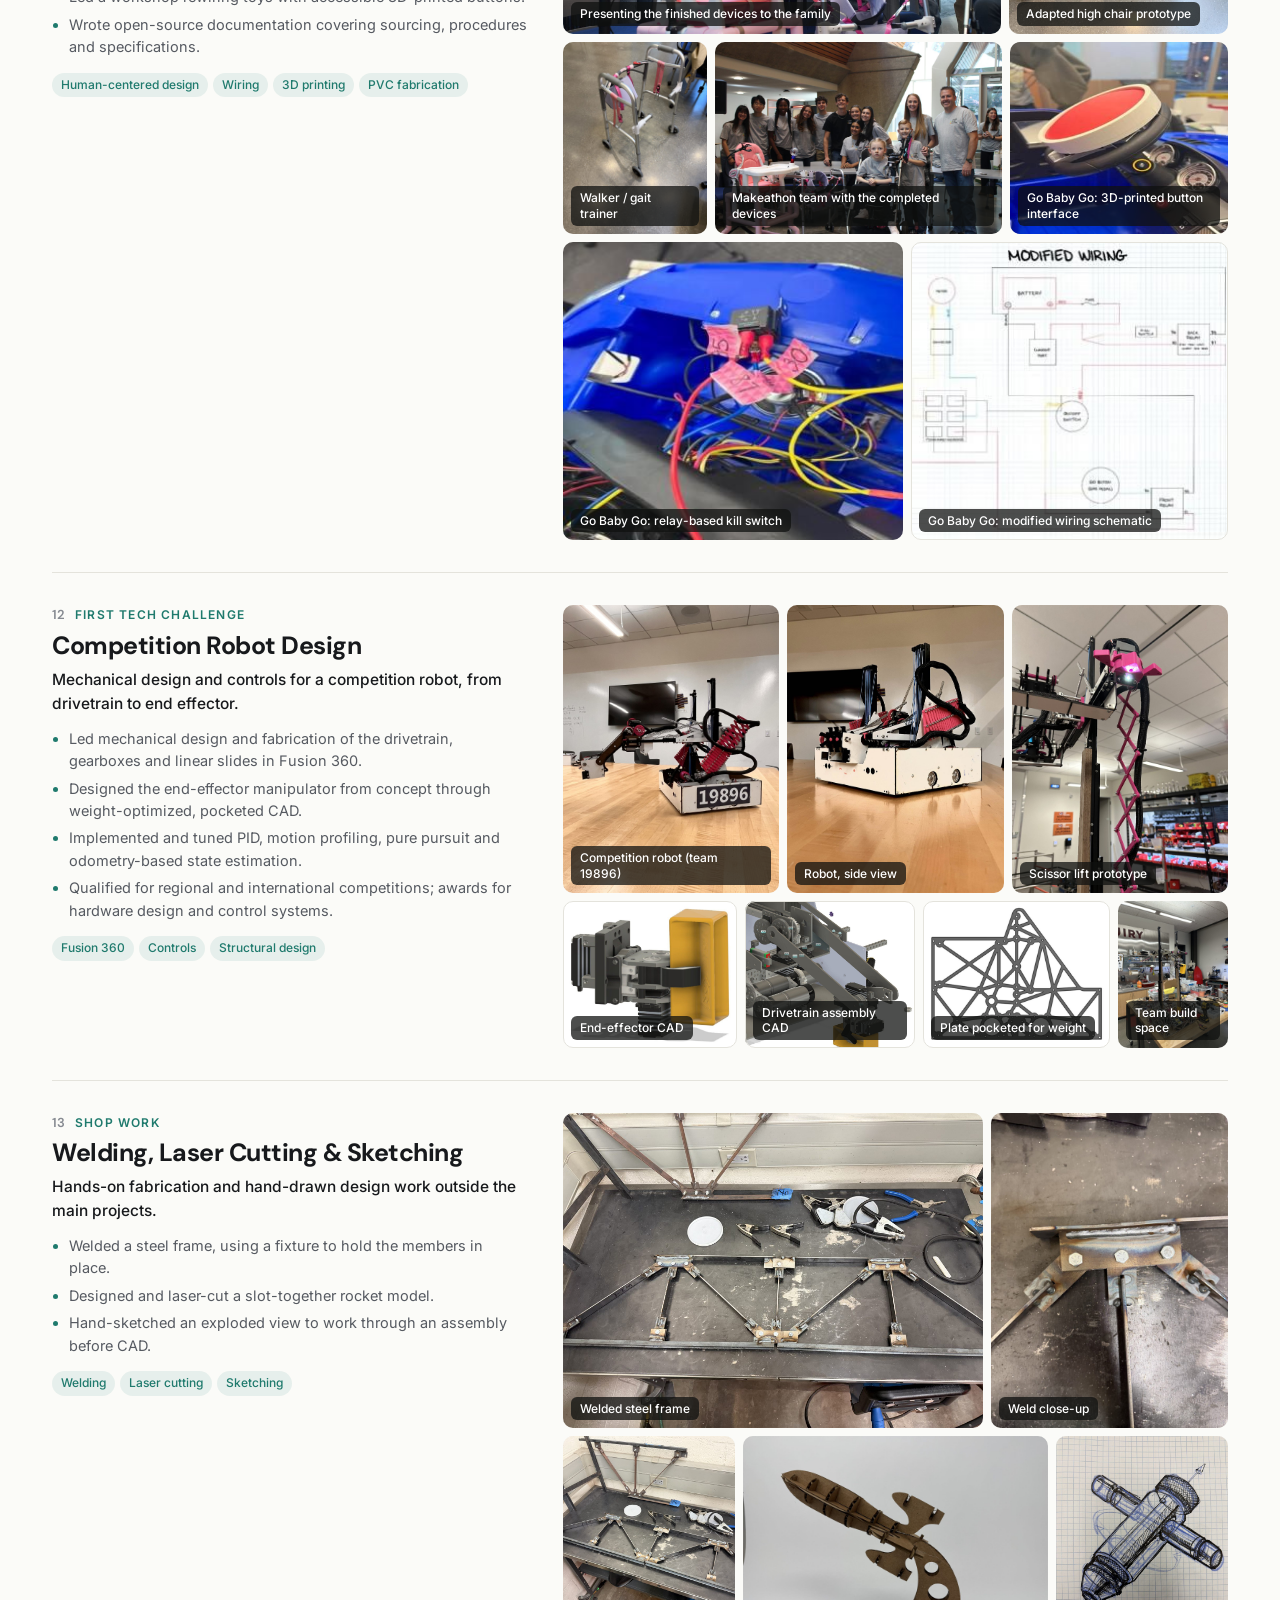
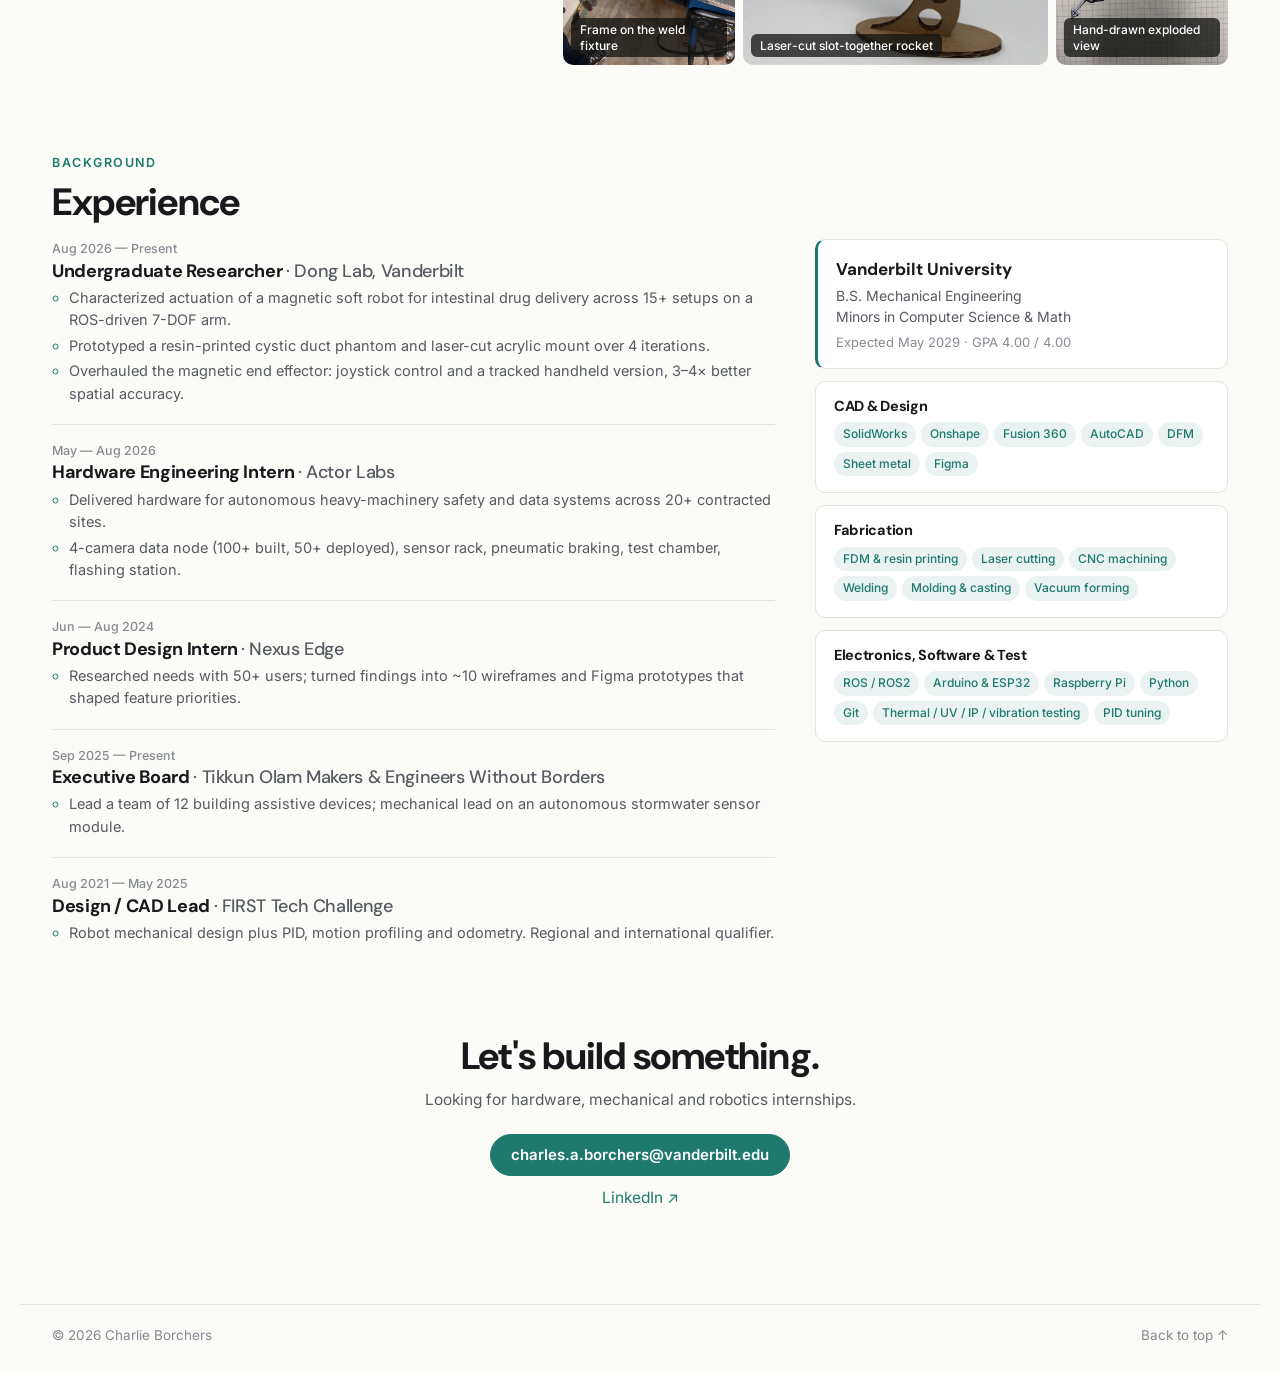
==== commit 9d5a71dd: "Add new project photos and three new sections New sections: Field Deployment, Camera Mounts (split f" ====
--- a/index.html
+++ b/index.html
@@ -46,7 +46,7 @@
         <dl class="stats">
           <div><dt>100+</dt><dd>data nodes built from my design</dd></div>
           <div><dt>20+</dt><dd>worksites running my hardware</dd></div>
-          <div><dt>10</dt><dd>projects below, CAD to field</dd></div>
+          <div><dt id="project-count">13</dt><dd>projects below, CAD to field</dd></div>
           <div><dt>4.00</dt><dd>GPA at Vanderbilt</dd></div>
         </dl>
         <div class="hero-meta">
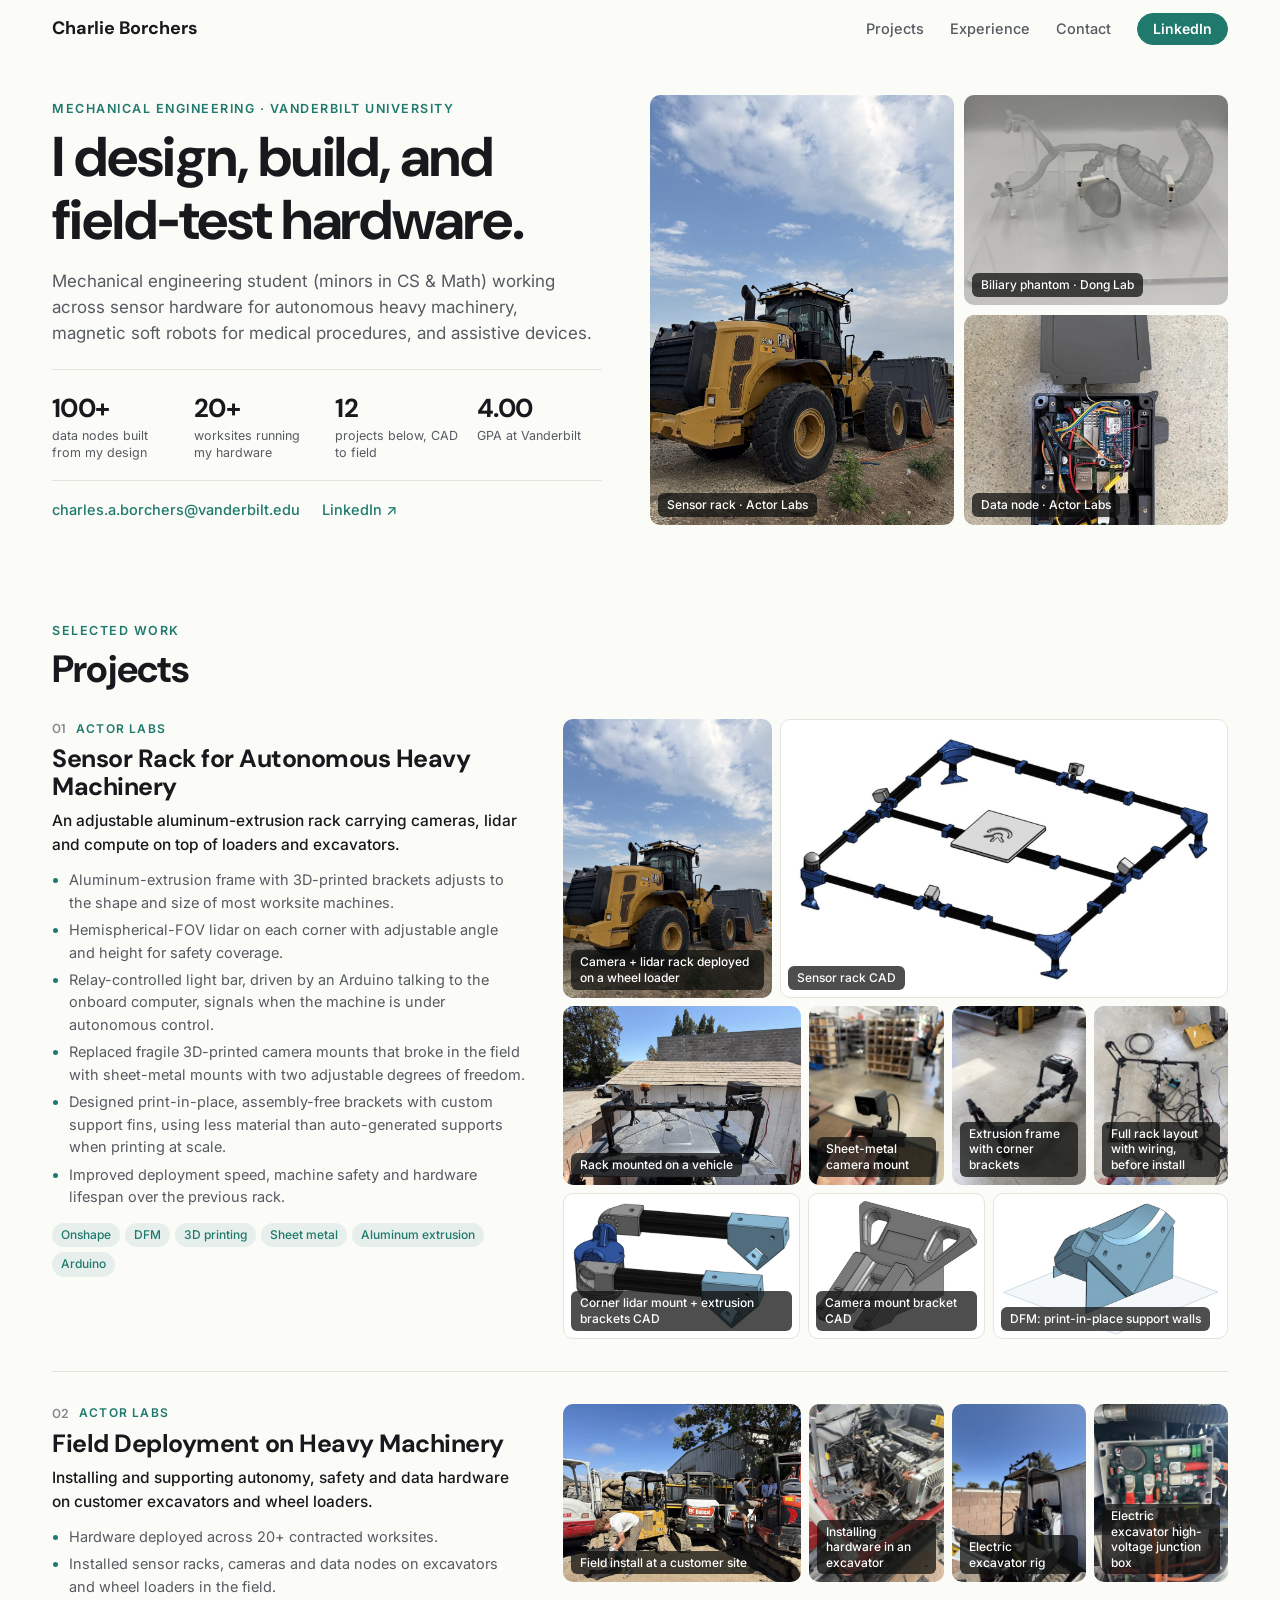
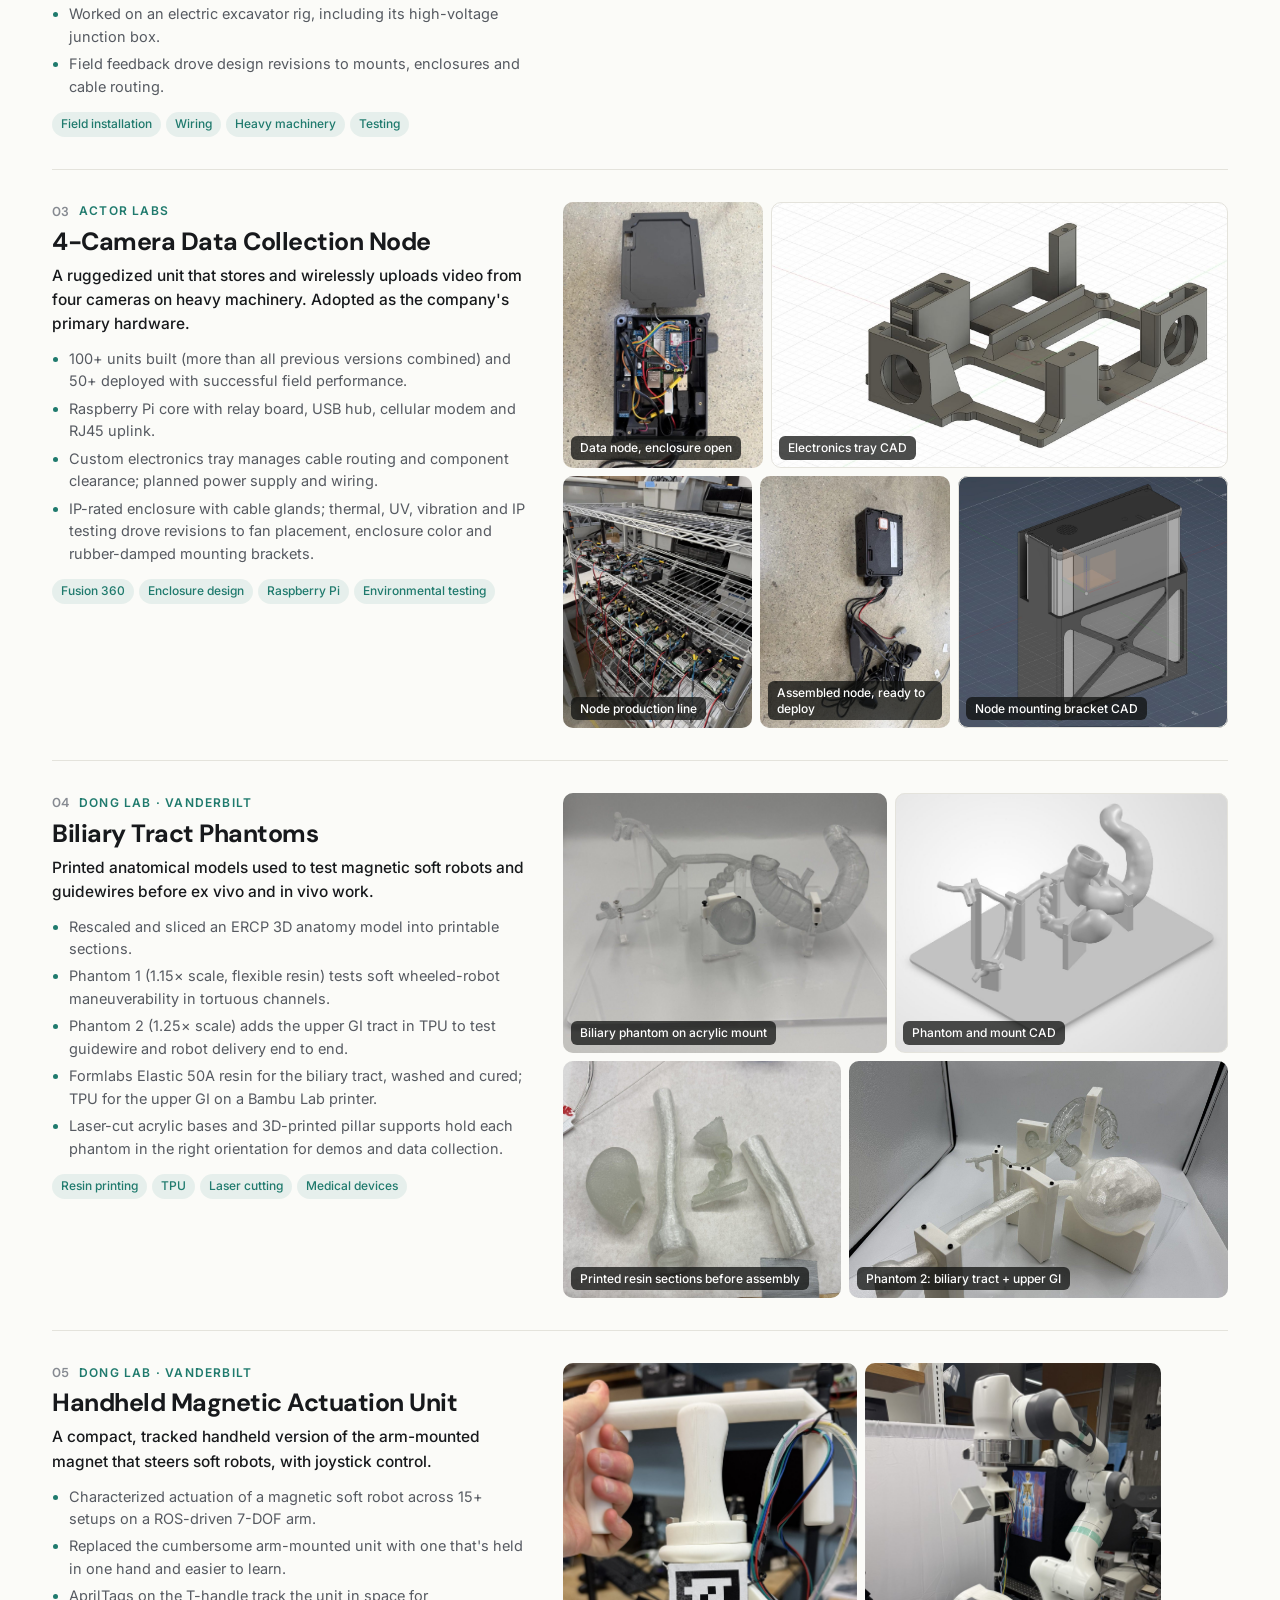
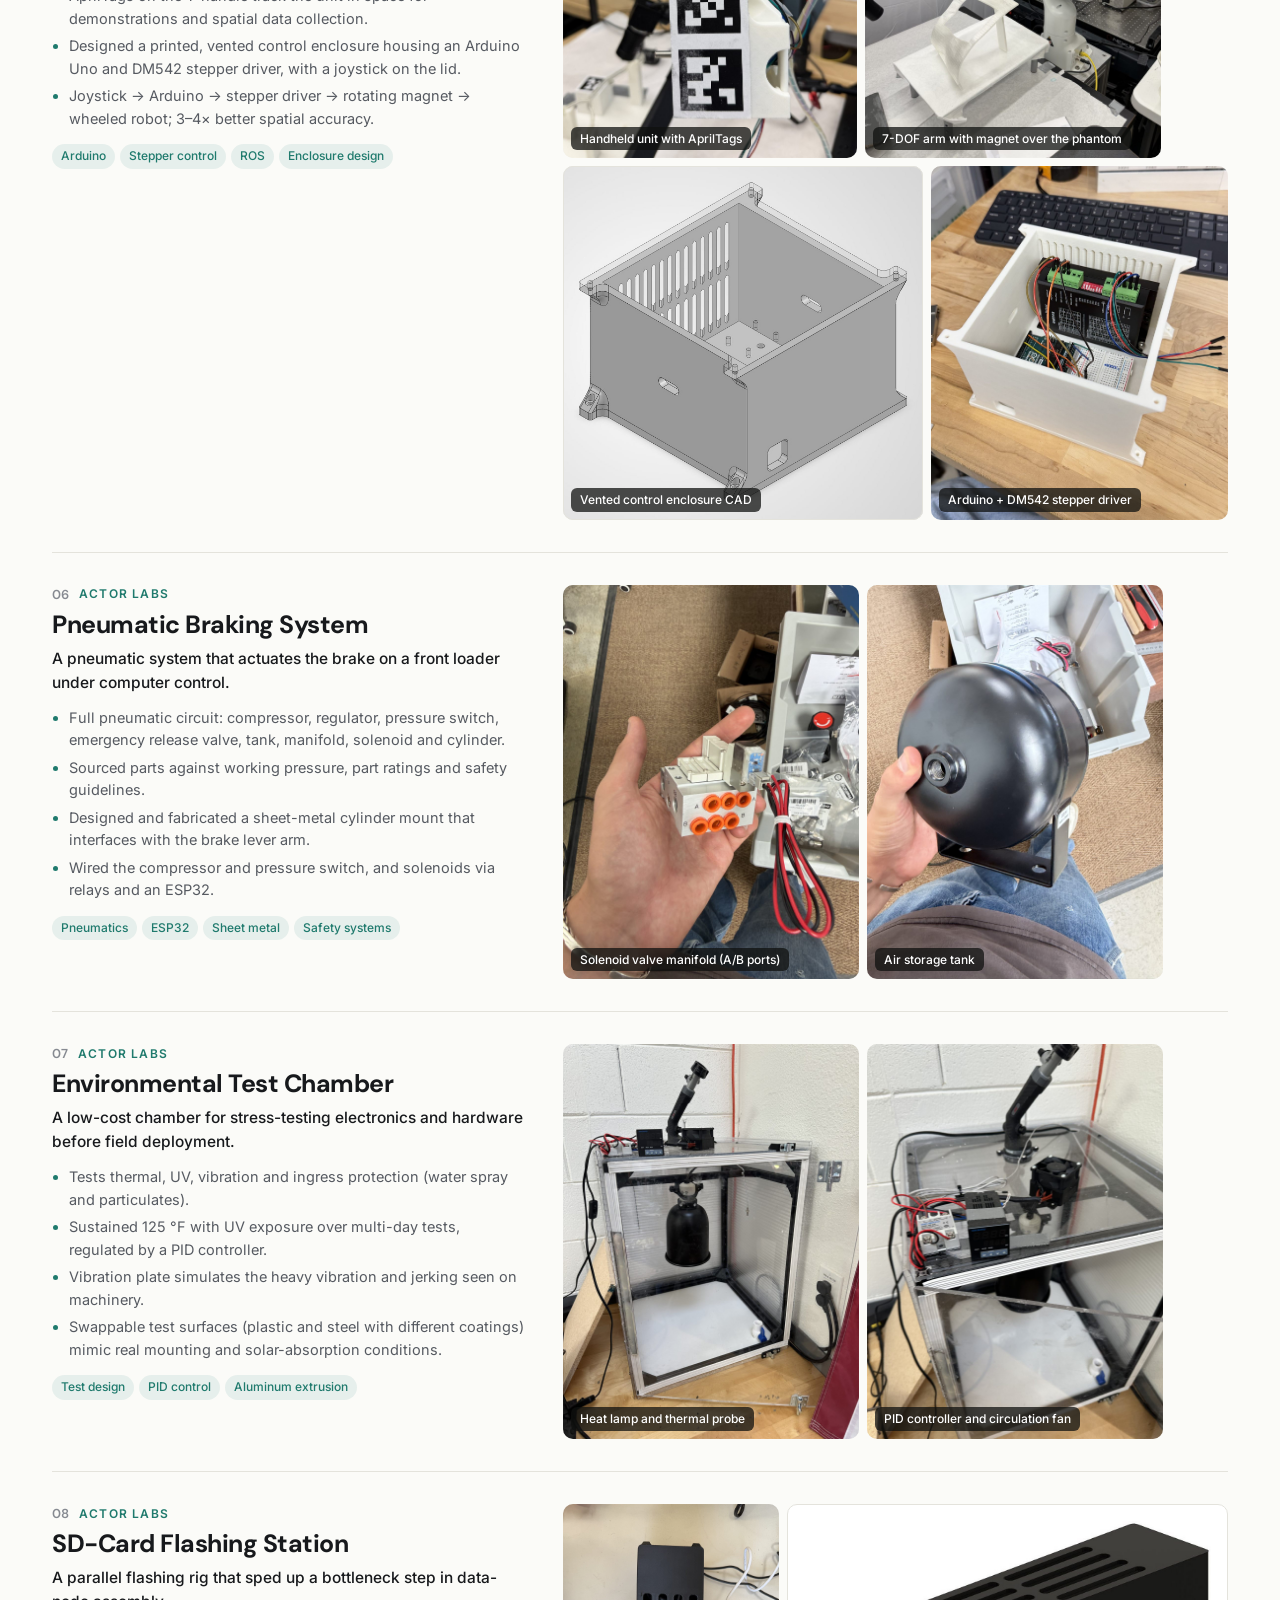
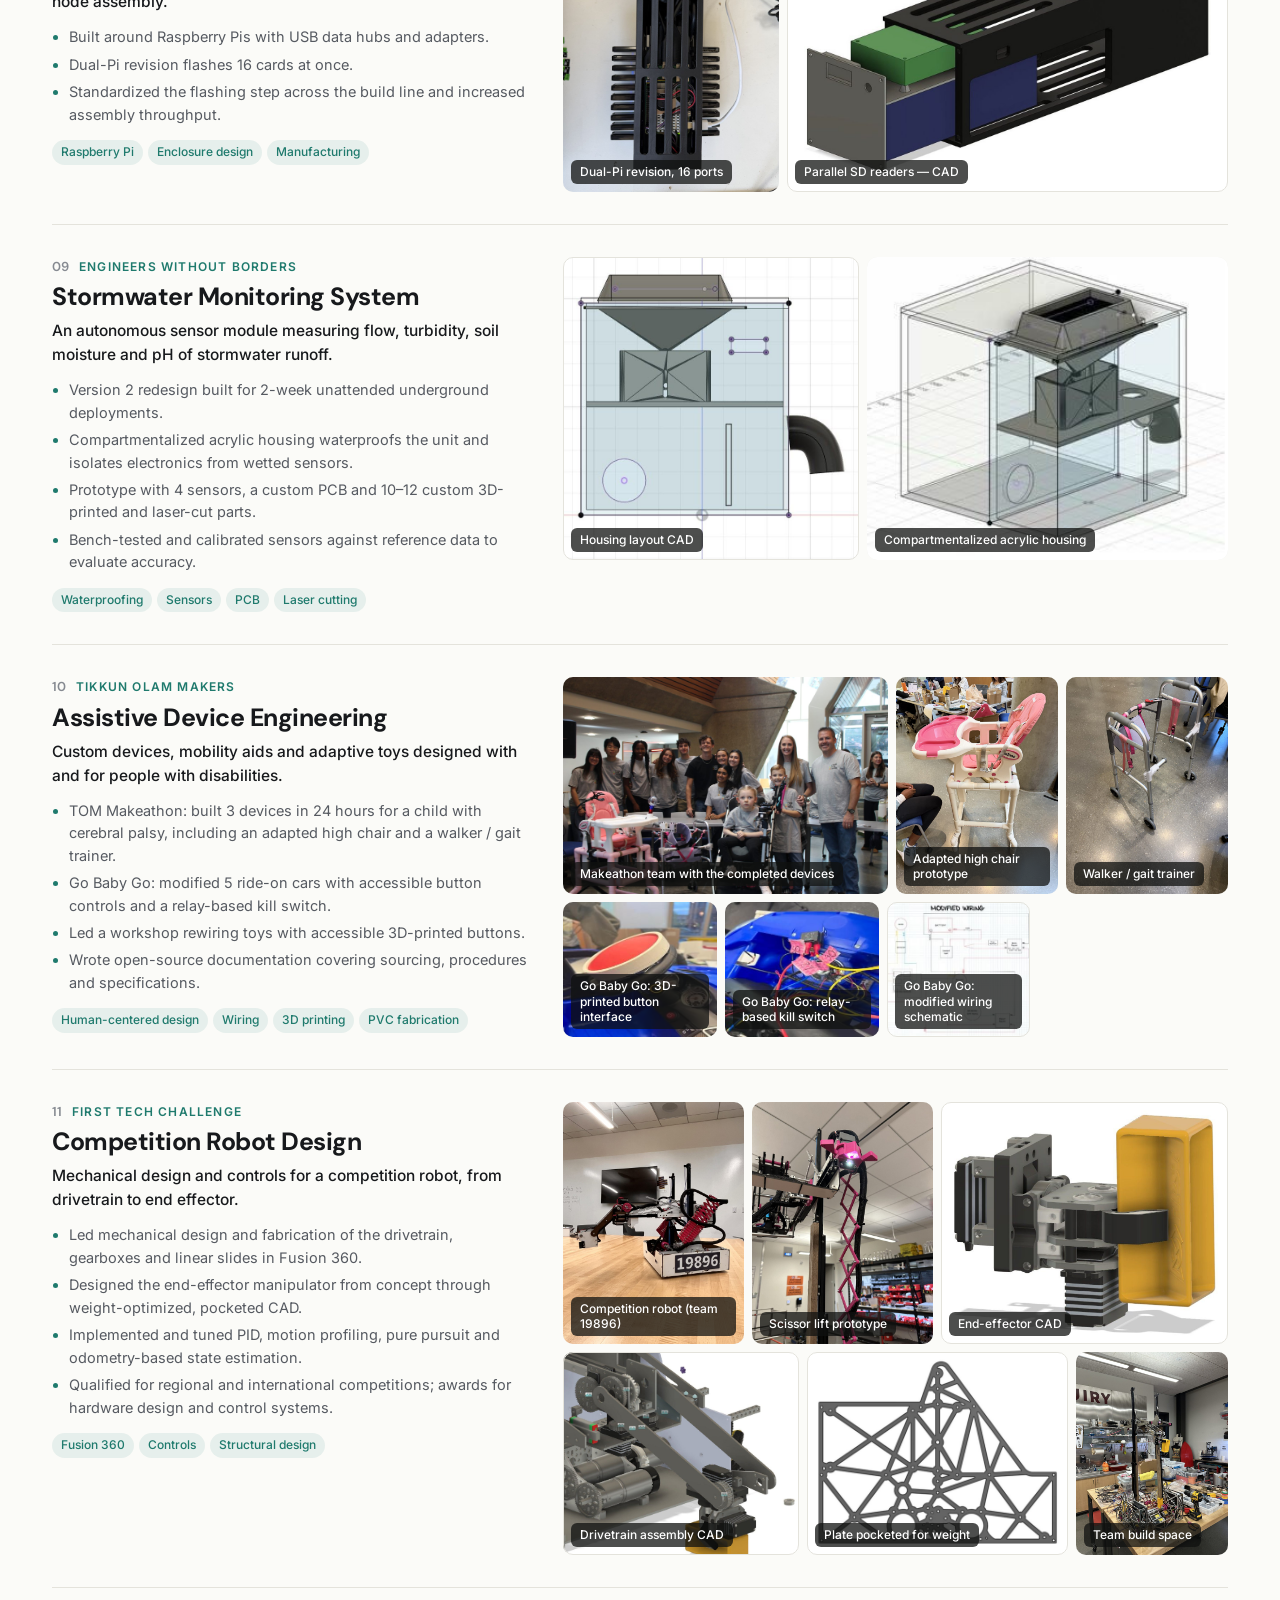
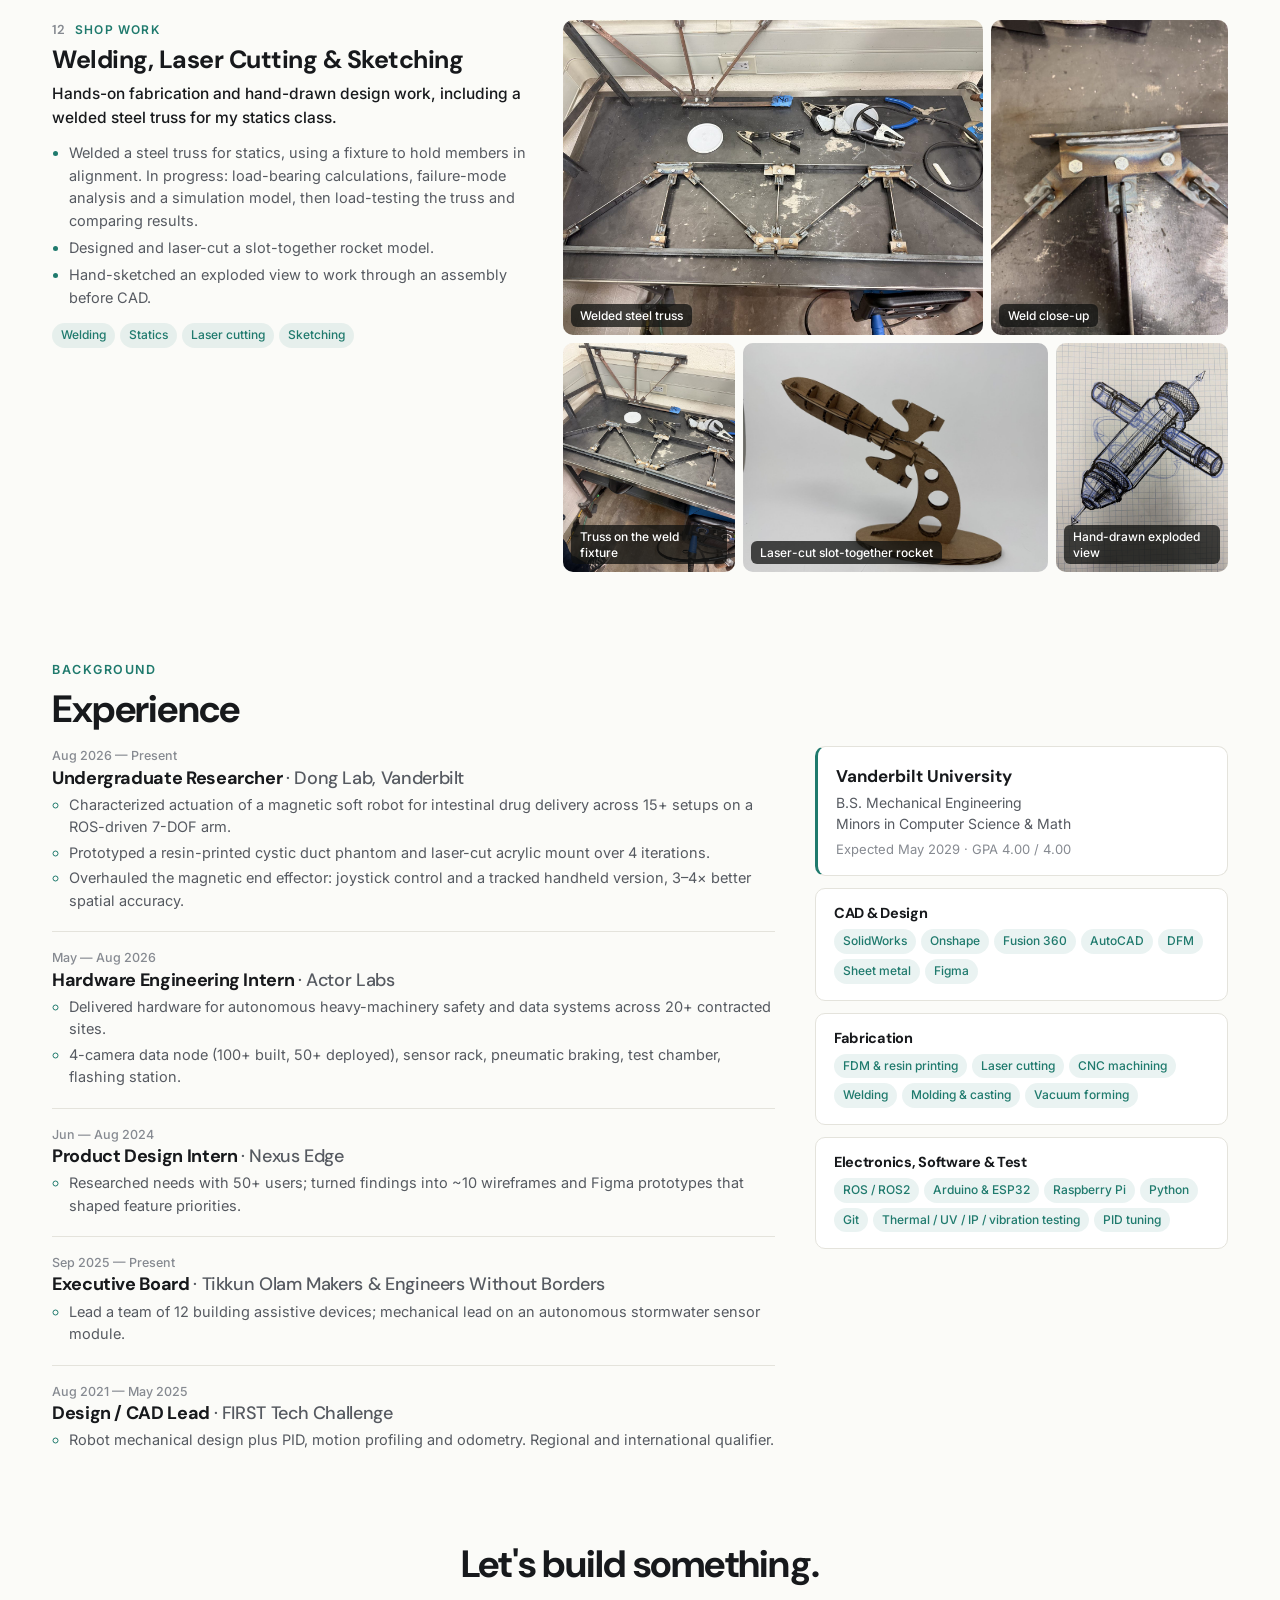
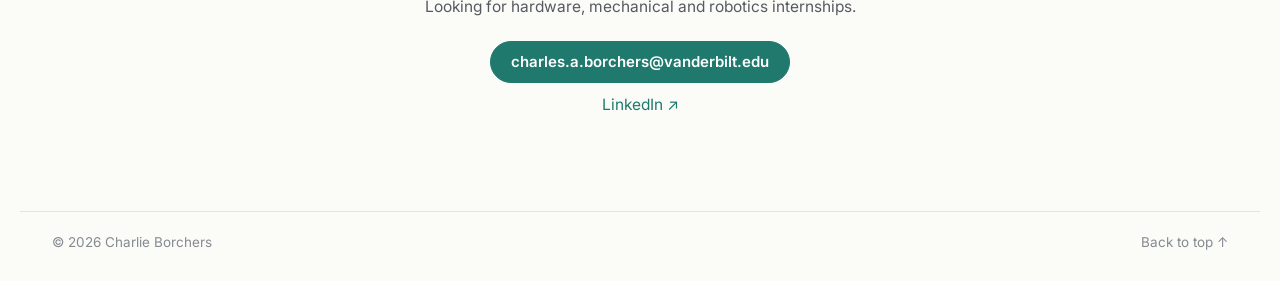
==== commit 75a64c7b: "Add PDF version of the portfolio print.html/print.css/print.js render a US Letter landscape document" ====
--- a/index.html
+++ b/index.html
@@ -164,6 +164,7 @@
 
   <script src="image-sizes.js"></script>
   <script src="projects.js"></script>
+  <script src="layout.js"></script>
   <script src="script.js"></script>
 </body>
 </html>
